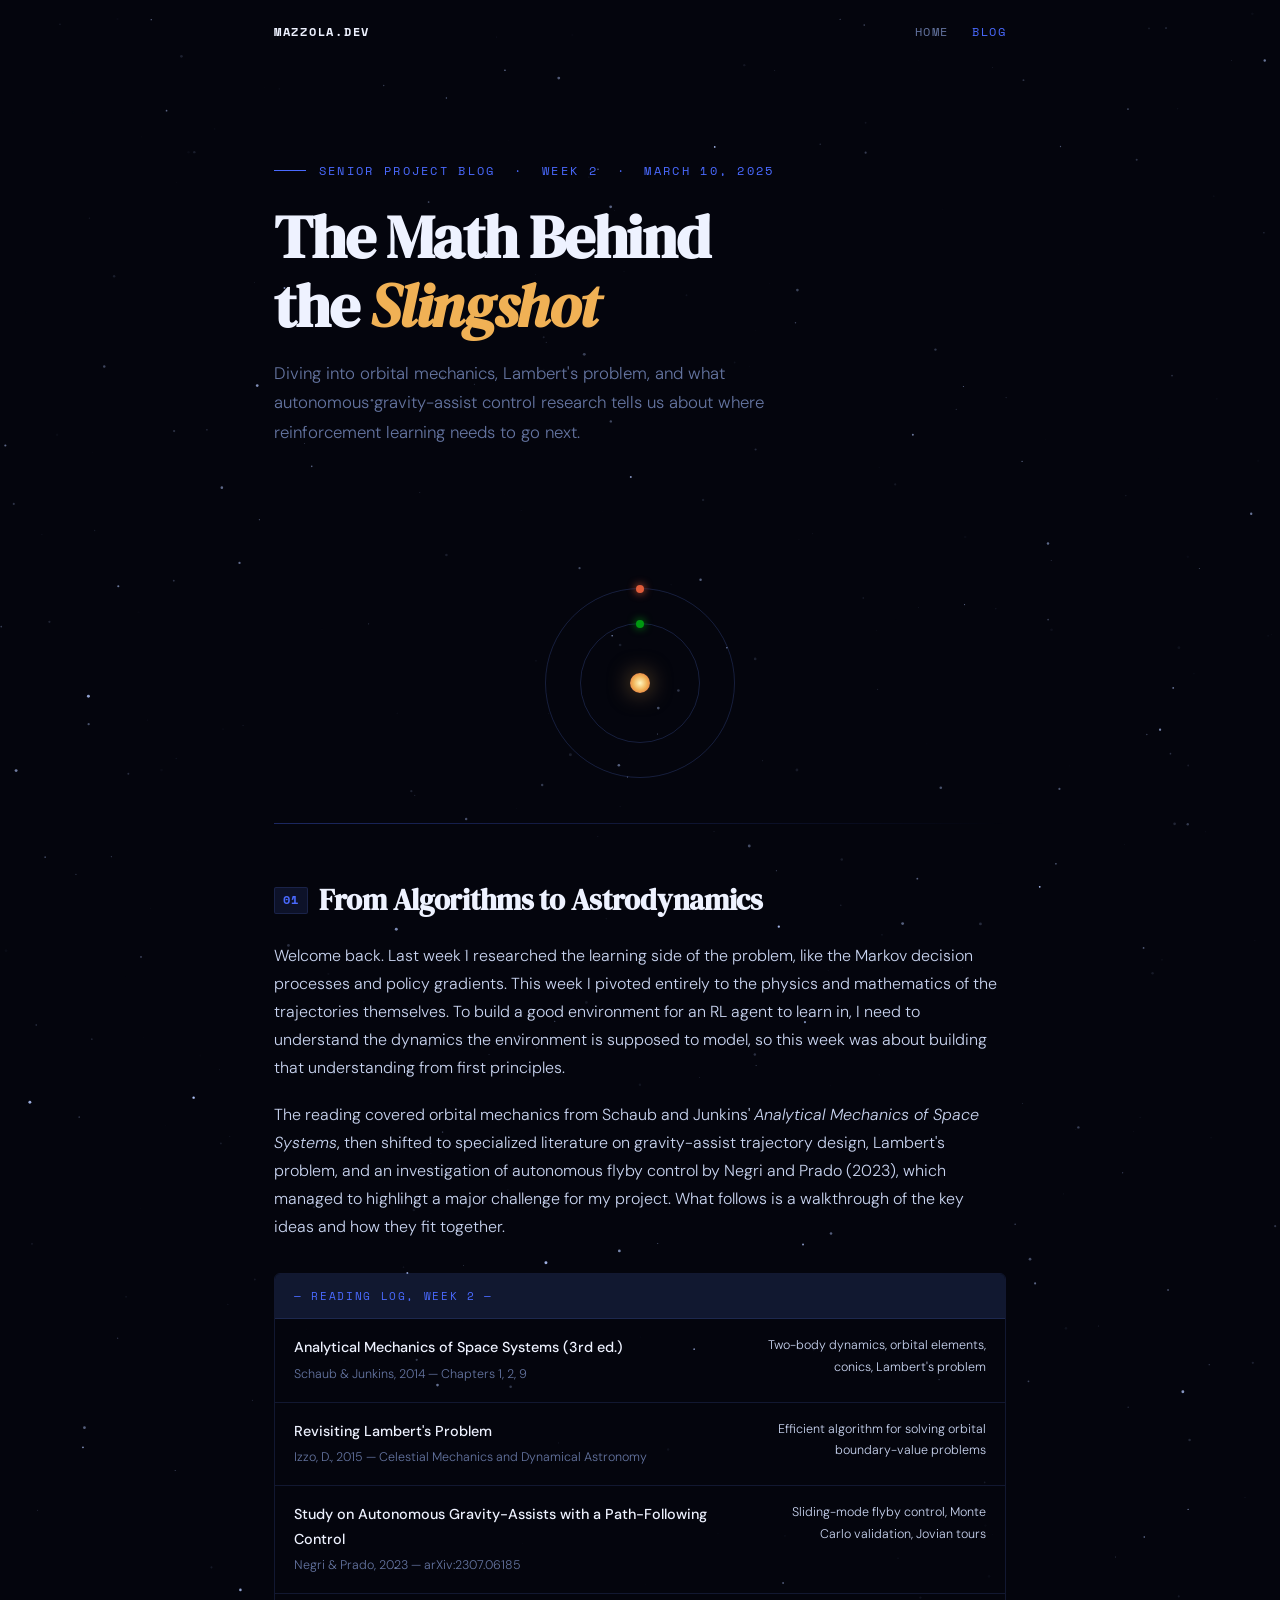
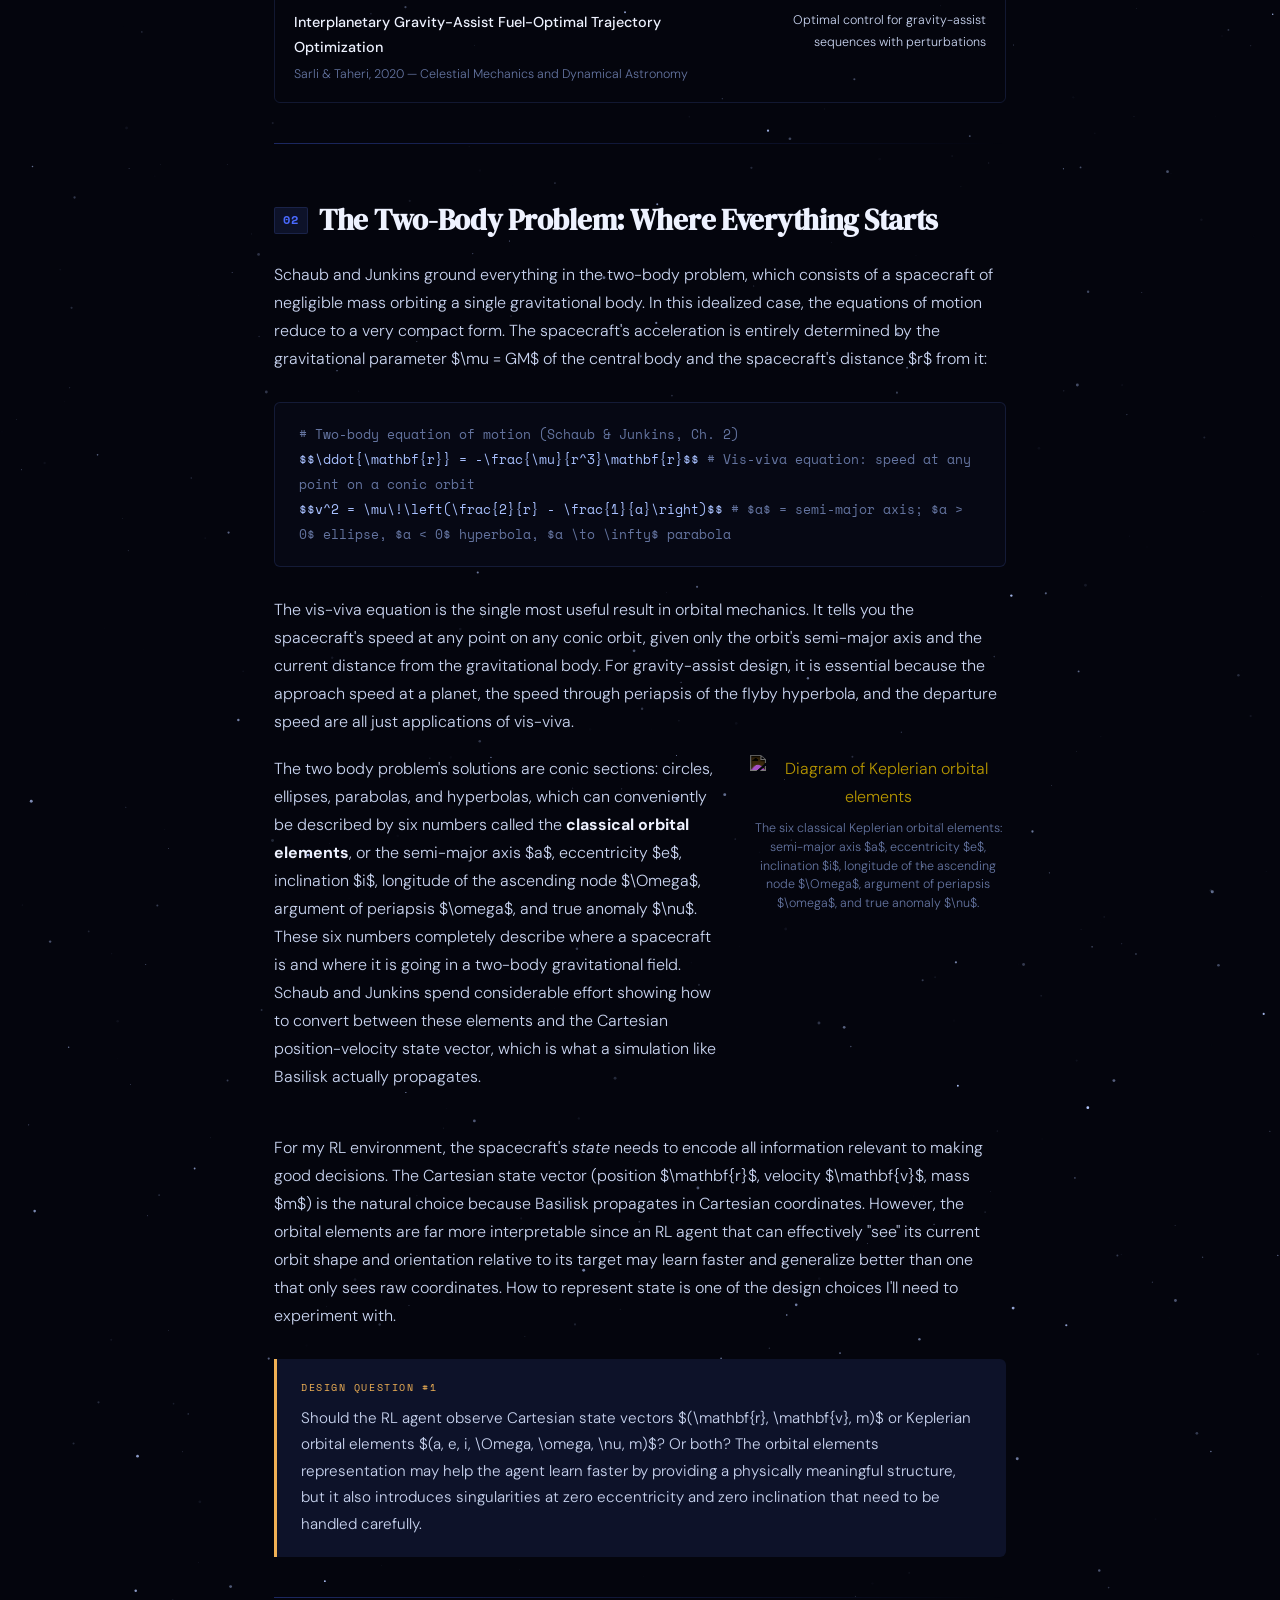
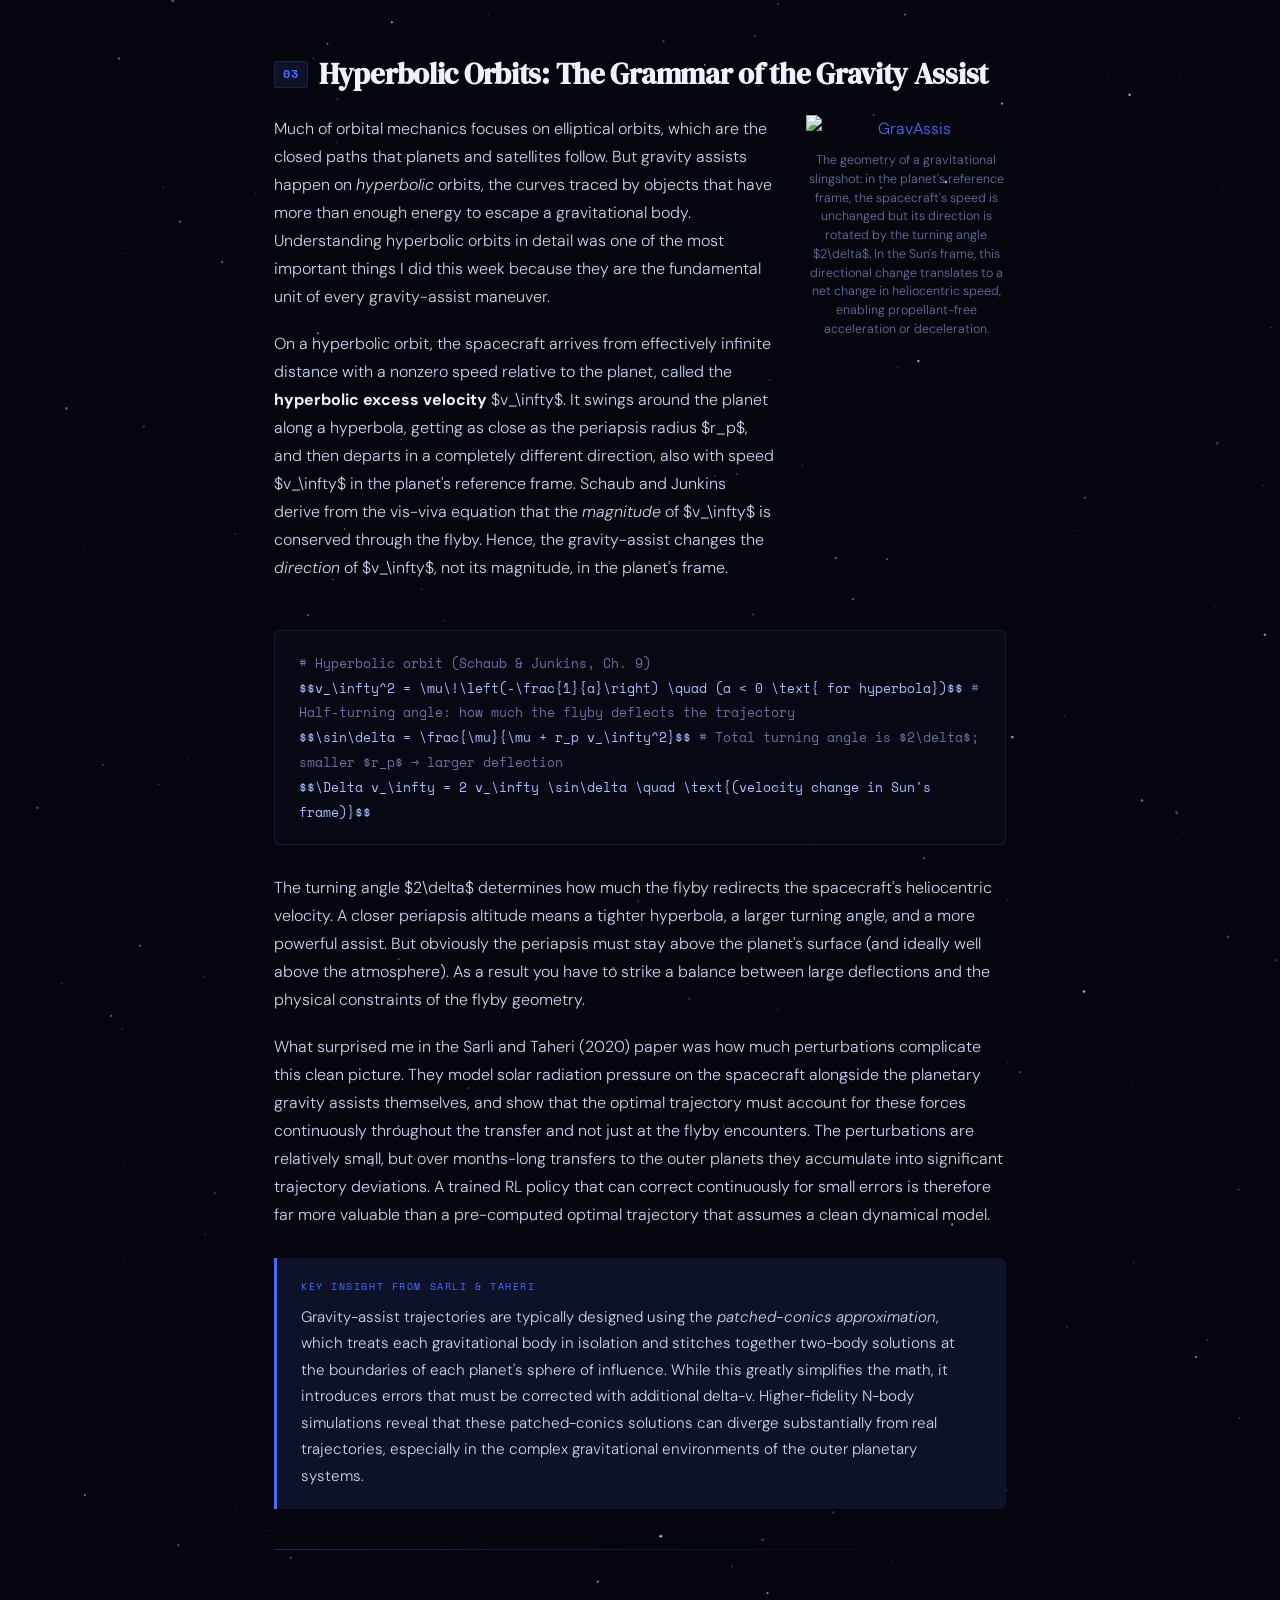
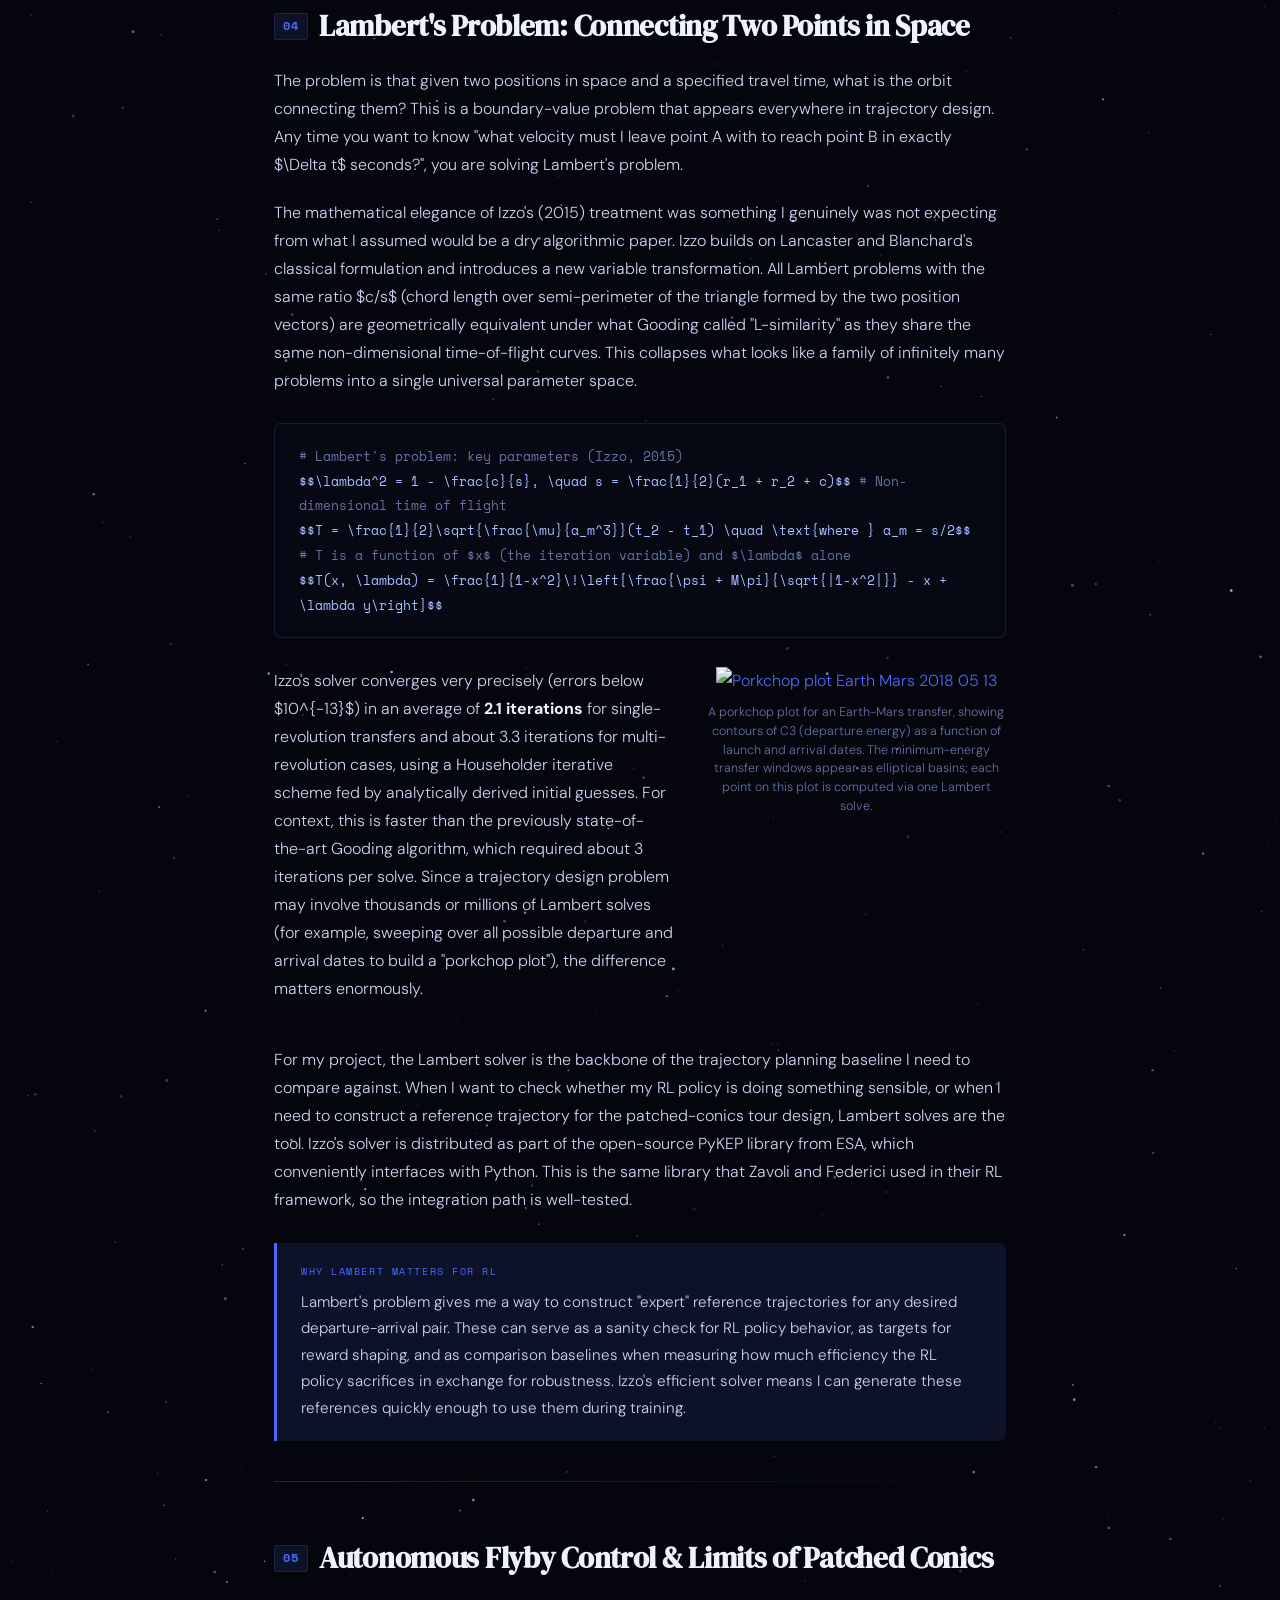
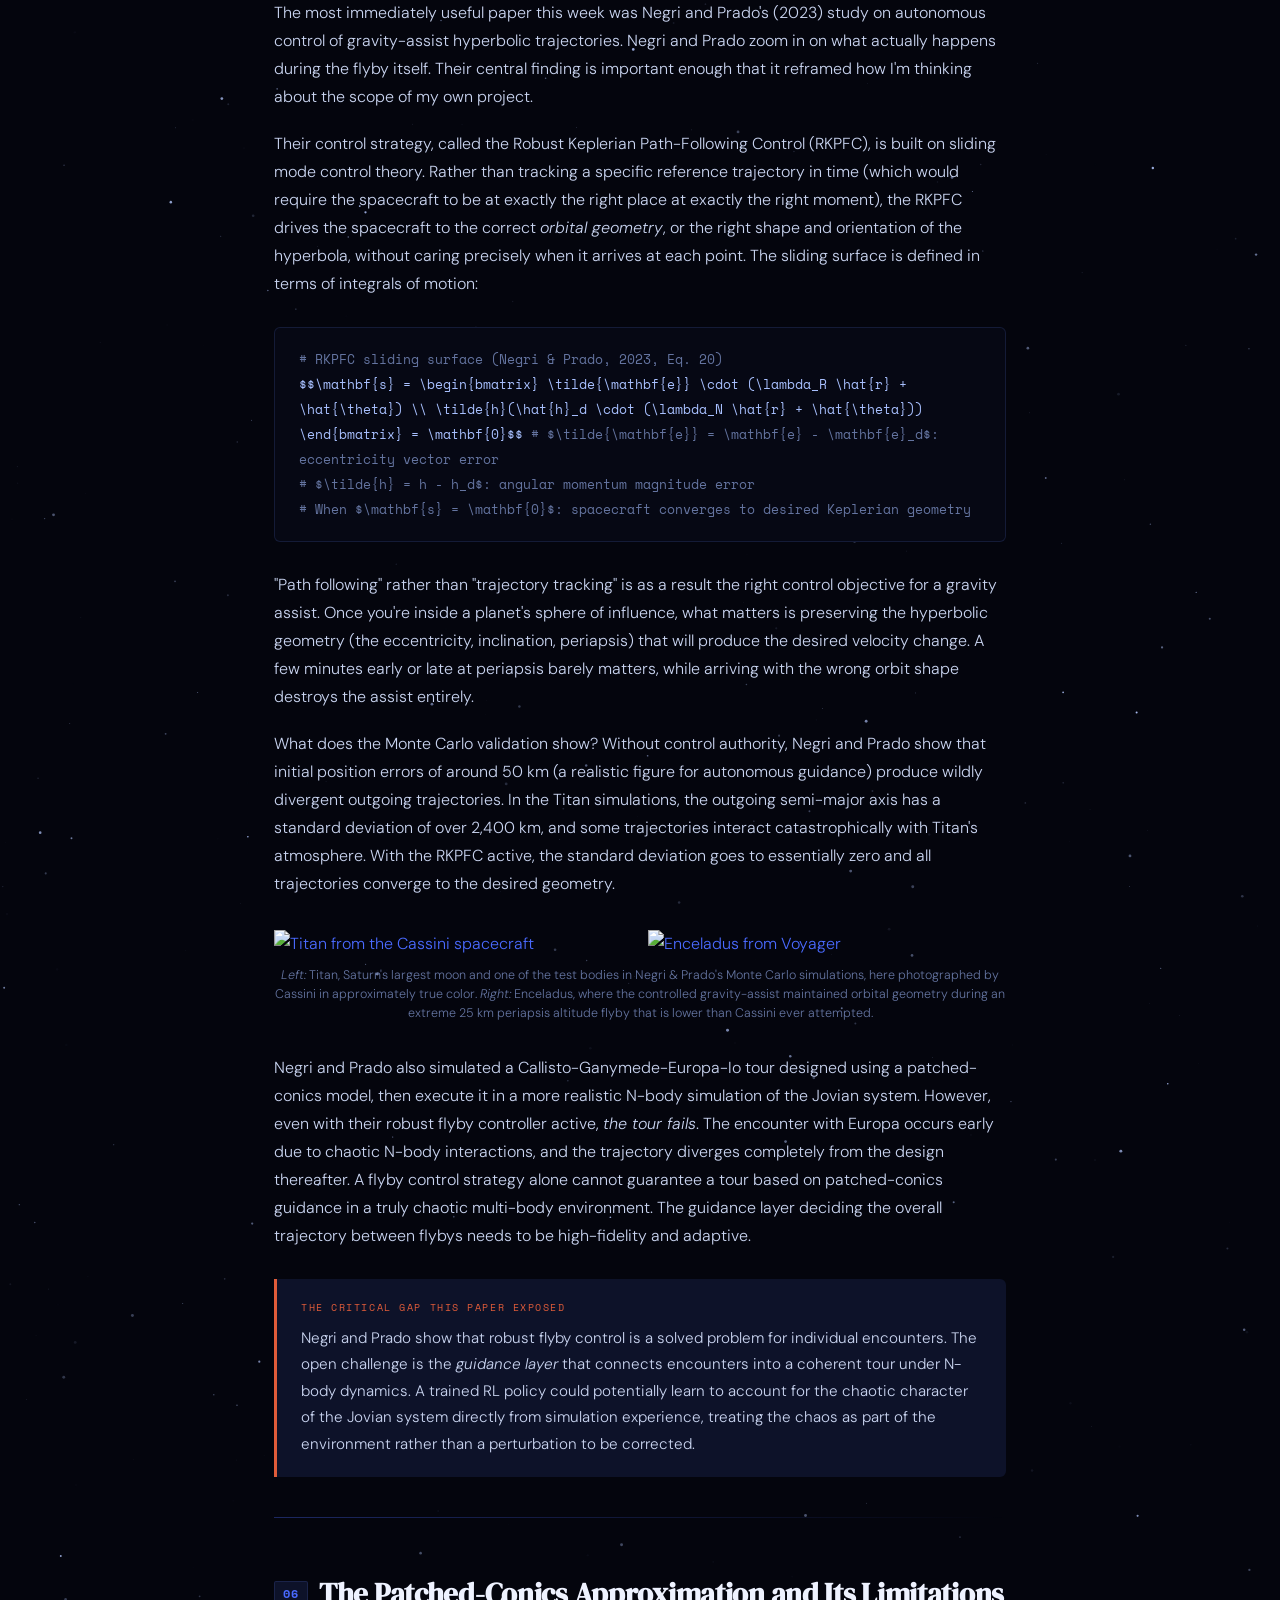
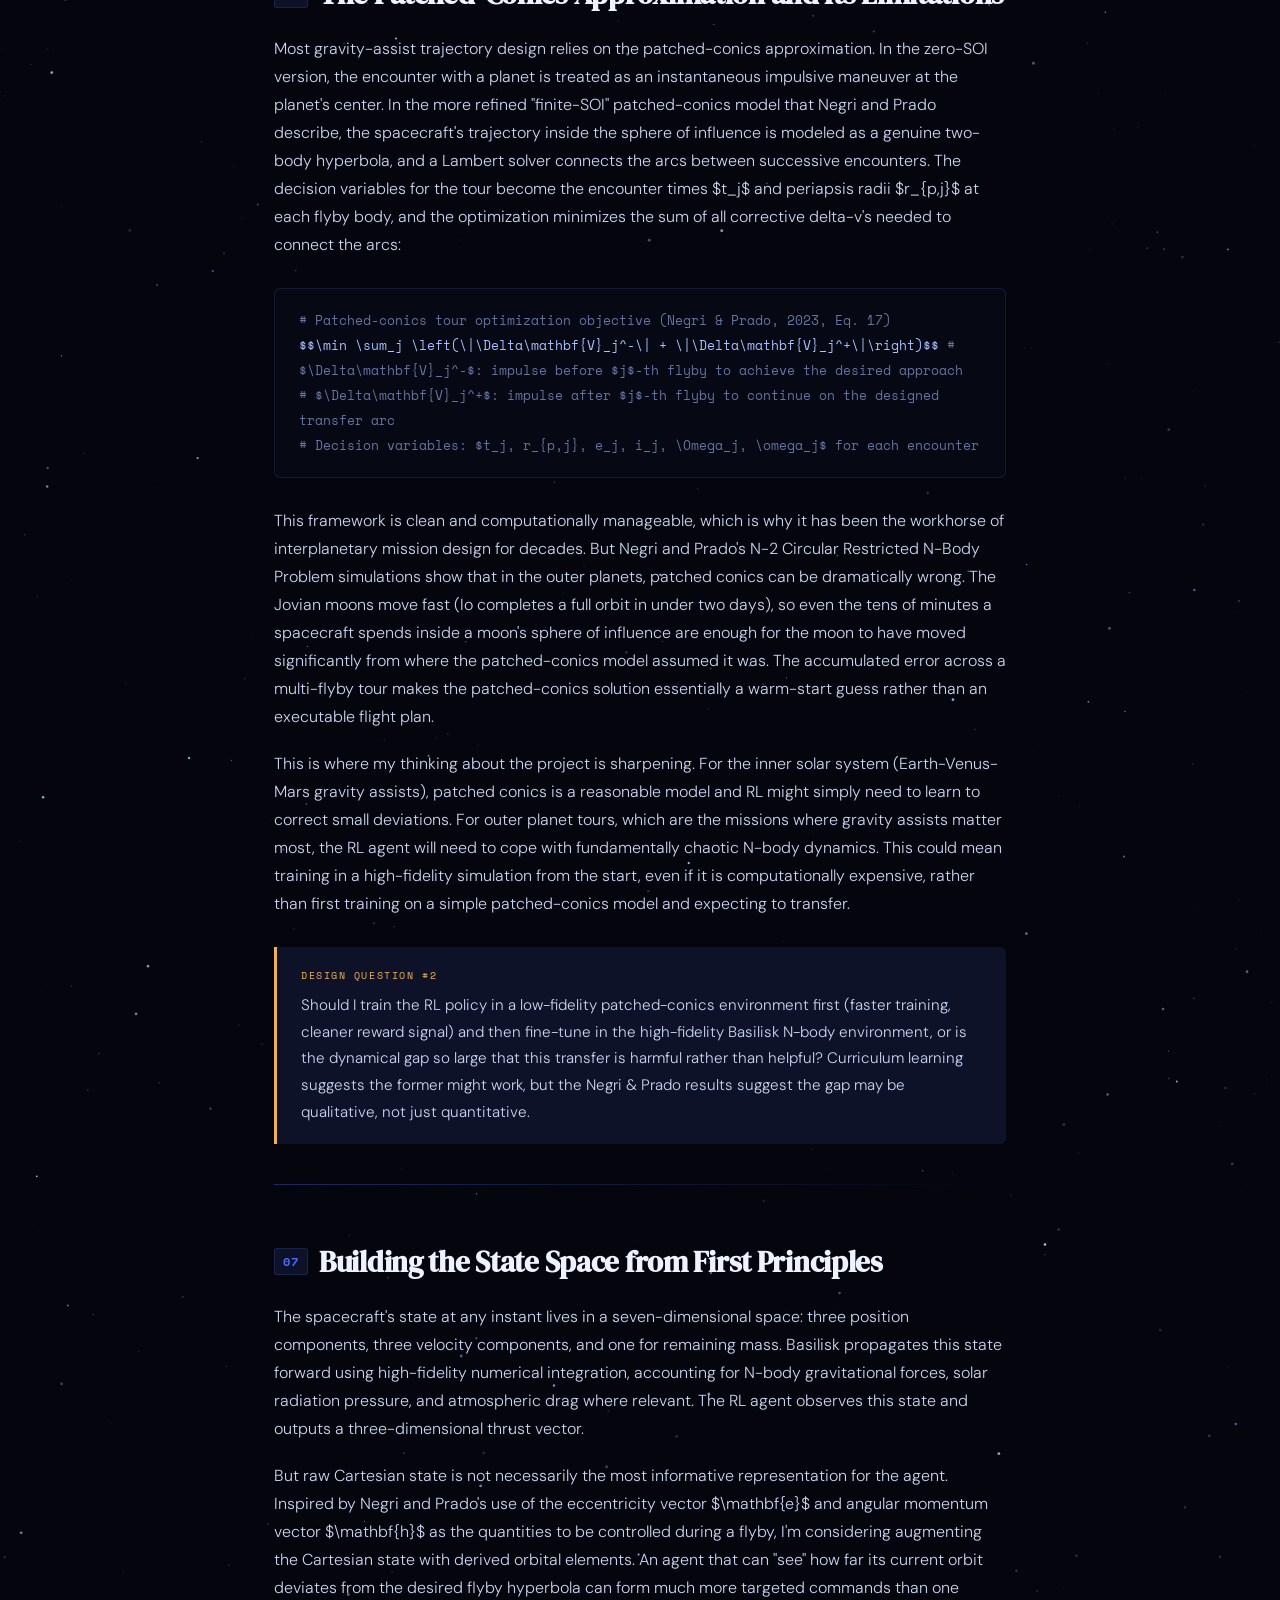
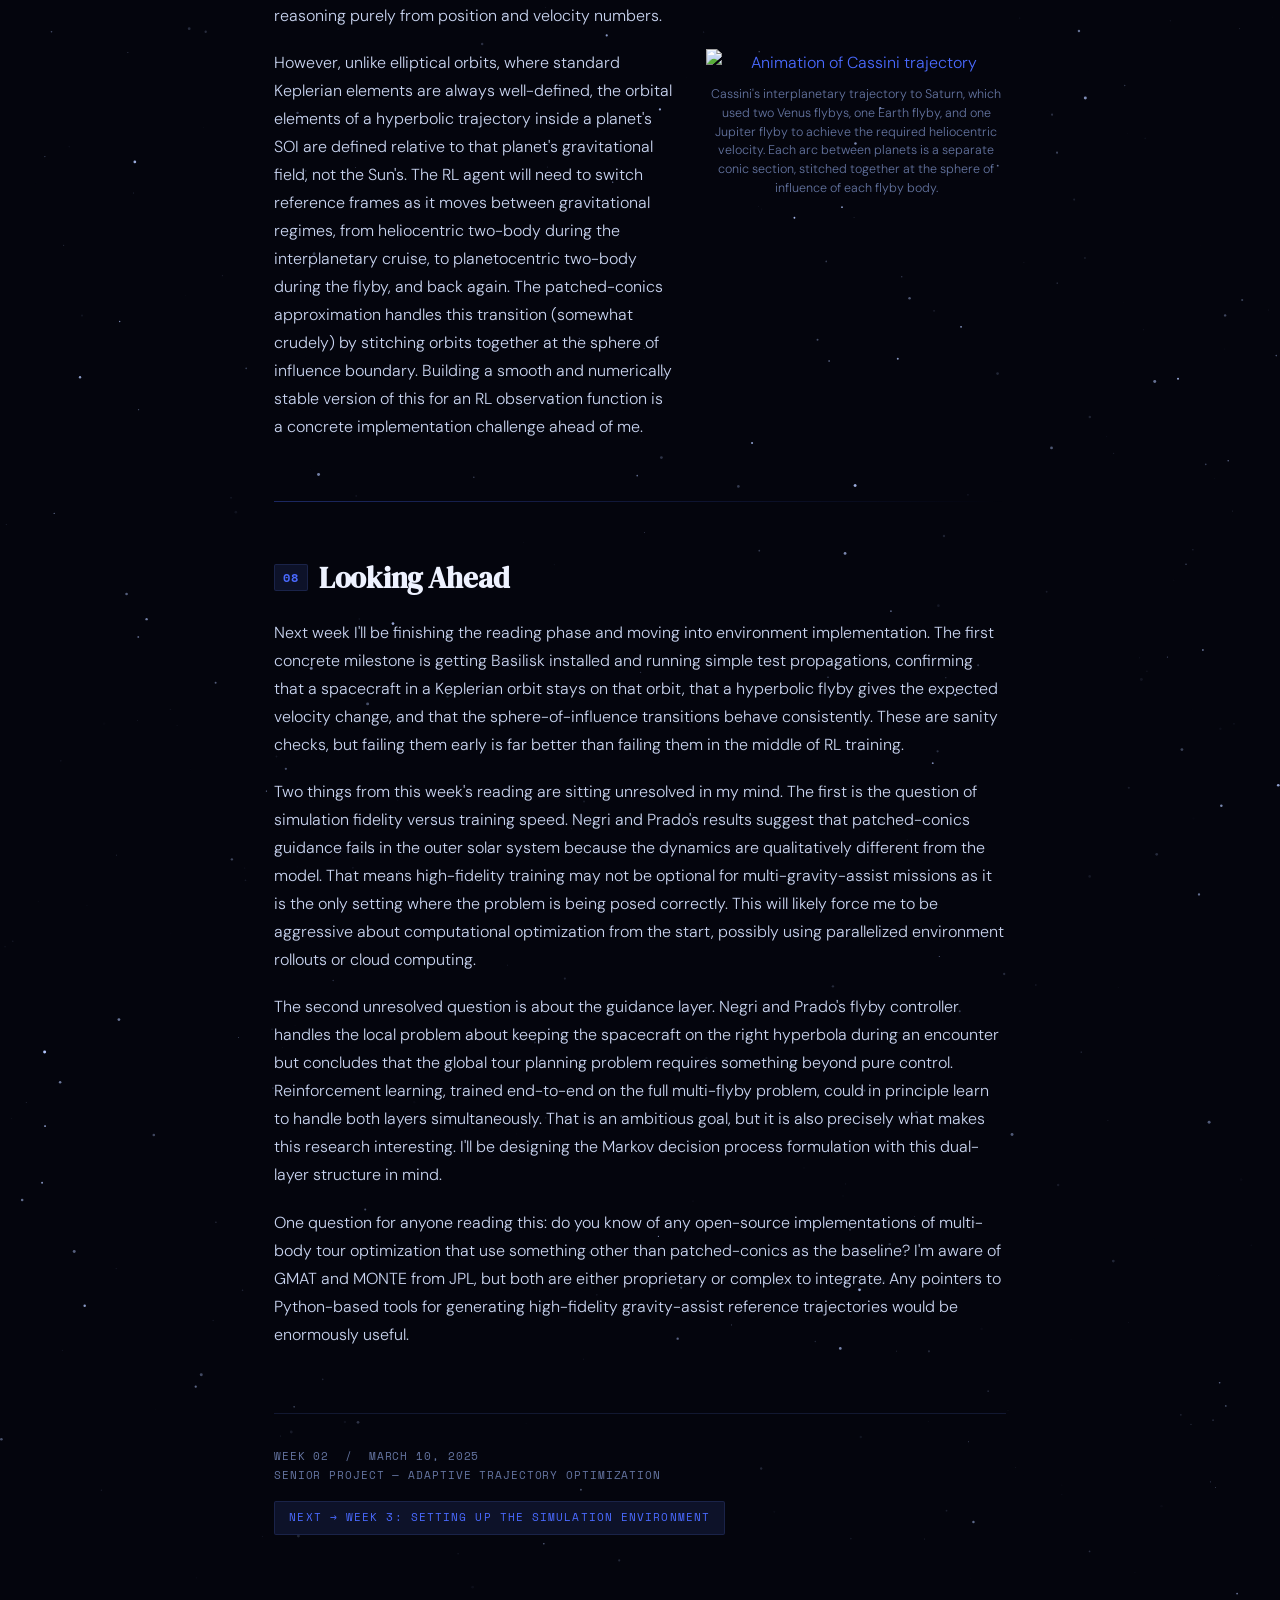
==== blog_2.html @ 1ea49d6b "Initial Commit" ====
<!DOCTYPE html>
<html lang="en">
<head>
  <meta charset="UTF-8" />
  <meta name="viewport" content="width=device-width, initial-scale=1.0" />
  <title>Week 2: The Math Behind the Slingshot — Senior Project Blog</title>
  <meta name="blog-title" content="The Math Behind the Slingshot">
  <meta name="blog-date" content="March 10, 2025">
  <meta name="blog-week" content="Week 2">
  <meta name="blog-description" content="Diving into orbital mechanics, Lambert's problem, and what autonomous gravity-assist control research tells us about where RL needs to go next.">
  <link rel="icon" href="/profile.jpg" type="image/jpeg" />
  <link rel="preconnect" href="https://fonts.googleapis.com" />
  <link rel="preconnect" href="https://fonts.gstatic.com" crossorigin />
  <link href="https://fonts.googleapis.com/css2?family=Space+Mono:ital,wght@0,400;0,700;1,400&family=DM+Serif+Display:ital@0;1&family=DM+Sans:ital,wght@0,300;0,400;0,500;0,900;1,300&display=swap" rel="stylesheet" />
  <link rel="stylesheet" href="https://cdn.jsdelivr.net/npm/katex@0.16.11/dist/katex.min.css">
  <link rel="stylesheet" href="/style.css">
  <script defer src="https://cdn.jsdelivr.net/npm/katex@0.16.11/dist/katex.min.js"></script>
  <script defer src="https://cdn.jsdelivr.net/npm/katex@0.16.11/dist/contrib/auto-render.min.js"
    onload="renderMathInElement(document.body,{delimiters:[{left:'$$',right:'$$',display:true},{left:'$',right:'$',display:false}]});"></script>
</head>
<body>

<!-- Star field canvas -->
<canvas id="starfield"></canvas>

<div class="wrapper">

  <!-- NAV -->
  <nav class="site-nav">
    <a href="/" class="nav-brand">mazzola.dev</a>
    <ul class="nav-links">
      <li><a href="/">Home</a></li>
      <li><a href="/blog.html" class="active">Blog</a></li>
    </ul>
  </nav>

  <!-- HERO -->
  <header class="hero reveal">
    <p class="hero-eyebrow">Senior Project Blog &nbsp;·&nbsp; Week 2 &nbsp;·&nbsp; March 10, 2025</p>
    <h1 class="hero-title">The Math Behind<br>the <em>Slingshot</em></h1>
    <p class="hero-sub">
      Diving into orbital mechanics, Lambert's problem, and what autonomous gravity-assist control research tells us about where reinforcement learning needs to go next.
    </p>
  </header>

  <!-- ORBIT ANIMATION -->
  <div class="orbit-container reveal">
    <div class="orbit-ring" style="--size:120px; --speed:8s;">
      <div class="orbit-dot" style="--dot:#009911;"></div>
    </div>
    <div class="orbit-ring" style="--size:190px; --speed:14s; --dir:reverse;">
      <div class="orbit-dot" style="--dot:#e05c3a;"></div>
    </div>
    <div class="orbit-sun"></div>
  </div>

  <div class="divider"></div>

  <!-- SECTION 1: CONTEXT -->
  <section class="reveal">
    <h2 class="section-head"><span class="num">01</span> From Algorithms to Astrodynamics</h2>

    <p>
      Welcome back. Last week I researched the learning side of the problem, like the Markov decision processes and policy gradients. This week I pivoted entirely to the physics and mathematics of the trajectories themselves. To build a good environment for an RL agent to learn in, I need to understand the dynamics the environment is supposed to model, so this week was about building that understanding from first principles.
    </p>

    <p>
      The reading covered orbital mechanics from Schaub and Junkins' <em>Analytical Mechanics of Space Systems</em>, then shifted to specialized literature on gravity-assist trajectory design, Lambert's problem, and an investigation of autonomous flyby control by Negri and Prado (2023), which managed to highlihgt a major challenge for my project. What follows is a walkthrough of the key ideas and how they fit together.
    </p>

    <div class="reading-log">
      <div class="reading-log-header">— Reading Log, Week 2 —</div>
      <div class="reading-entry">
        <div>
          <div class="re-title">Analytical Mechanics of Space Systems (3rd ed.)</div>
          <div class="re-author">Schaub & Junkins, 2014 — Chapters 1, 2, 9</div>
        </div>
        <div class="re-note">Two-body dynamics, orbital elements, conics, Lambert's problem</div>
      </div>
      <div class="reading-entry">
        <div>
          <div class="re-title">Revisiting Lambert's Problem</div>
          <div class="re-author">Izzo, D., 2015 — Celestial Mechanics and Dynamical Astronomy</div>
        </div>
        <div class="re-note">Efficient algorithm for solving orbital boundary-value problems</div>
      </div>
      <div class="reading-entry">
        <div>
          <div class="re-title">Study on Autonomous Gravity-Assists with a Path-Following Control</div>
          <div class="re-author">Negri & Prado, 2023 — arXiv:2307.06185</div>
        </div>
        <div class="re-note">Sliding-mode flyby control, Monte Carlo validation, Jovian tours</div>
      </div>
      <div class="reading-entry">
        <div>
          <div class="re-title">Interplanetary Gravity-Assist Fuel-Optimal Trajectory Optimization</div>
          <div class="re-author">Sarli & Taheri, 2020 — Celestial Mechanics and Dynamical Astronomy</div>
        </div>
        <div class="re-note">Optimal control for gravity-assist sequences with perturbations</div>
      </div>
    </div>
  </section>

  <div class="divider"></div>

  <!-- SECTION 2: TWO-BODY PROBLEM -->
  <section class="reveal">
    <h2 class="section-head"><span class="num">02</span> The Two-Body Problem: Where Everything Starts</h2>
    <p>
      Schaub and Junkins ground everything in the two-body problem, which consists of a spacecraft of negligible mass orbiting a single gravitational body. In this idealized case, the equations of motion reduce to a very compact form. The spacecraft's acceleration is entirely determined by the gravitational parameter $\mu = GM$ of the central body and the spacecraft's distance $r$ from it:
    </p>
    <div class="formula-box">
      <span class="comment"># Two-body equation of motion (Schaub & Junkins, Ch. 2)</span><br>
      $$\ddot{\mathbf{r}} = -\frac{\mu}{r^3}\mathbf{r}$$
      <span class="comment"># Vis-viva equation: speed at any point on a conic orbit</span><br>
      $$v^2 = \mu\!\left(\frac{2}{r} - \frac{1}{a}\right)$$
      <span class="comment"># $a$ = semi-major axis; $a > 0$ ellipse, $a < 0$ hyperbola, $a \to \infty$ parabola</span>
    </div>
    <p>
      The vis-viva equation is the single most useful result in orbital mechanics. It tells you the spacecraft's speed at any point on any conic orbit, given only the orbit's semi-major axis and the current distance from the gravitational body. For gravity-assist design, it is essential because the approach speed at a planet, the speed through periapsis of the flyby hyperbola, and the departure speed are all just applications of vis-viva.
    </p>
    <div style="display:flex; gap:2rem; align-items:flex-start; margin-bottom:1.5rem;">
      <div style="flex:1 1 0; min-width:0;">
        <p>
          The two body problem's solutions are conic sections: circles, ellipses, parabolas, and hyperbolas, which can conveniently be described by six numbers called the <strong>classical orbital elements</strong>, or the semi-major axis $a$, eccentricity $e$, inclination $i$, longitude of the ascending node $\Omega$, argument of periapsis $\omega$, and true anomaly $\nu$. These six numbers completely describe where a spacecraft is and where it is going in a two-body gravitational field. Schaub and Junkins spend considerable effort showing how to convert between these elements and the Cartesian position-velocity state vector, which is what a simulation like Basilisk actually propagates.
        </p>
      </div>
      <figure style="flex:0 0 256px; margin:0; text-align:center;">
        <a title="Lasunncty, CC BY-SA 3.0, via Wikimedia Commons" href="https://commons.wikimedia.org/wiki/File:Orbit1.svg">
          <img width="256" alt="Diagram of Keplerian orbital elements" src="https://upload.wikimedia.org/wikipedia/commons/e/eb/Orbit1.svg" style="filter: invert(1); width:100%; display:block;">
        </a>
        <figcaption style="font-size:.78rem; color:var(--muted); margin-top:0.5rem; line-height:1.5;">
          The six classical Keplerian orbital elements: semi-major axis $a$, eccentricity $e$, inclination $i$, longitude of the ascending node $\Omega$, argument of periapsis $\omega$, and true anomaly $\nu$.
        </figcaption>
      </figure>
    </div>

    <p>
      For my RL environment, the spacecraft's <em>state</em> needs to encode all information relevant to making good decisions. The Cartesian state vector (position $\mathbf{r}$, velocity $\mathbf{v}$, mass $m$) is the natural choice because Basilisk propagates in Cartesian coordinates. However, the orbital elements are far more interpretable since an RL agent that can effectively "see" its current orbit shape and orientation relative to its target may learn faster and generalize better than one that only sees raw coordinates. How to represent state is one of the design choices I'll need to experiment with.
    </p>

    <div class="callout gold">
      <span class="callout-label">Design Question #1</span>
      <p>Should the RL agent observe Cartesian state vectors $(\mathbf{r}, \mathbf{v}, m)$ or Keplerian orbital elements $(a, e, i, \Omega, \omega, \nu, m)$? Or both? The orbital elements representation may help the agent learn faster by providing a physically meaningful structure, but it also introduces singularities at zero eccentricity and zero inclination that need to be handled carefully.</p>
    </div>
  </section>

  <div class="divider"></div>

  <!-- SECTION 3: HYPERBOLIC ORBITS -->
  <section class="reveal">
    <h2 class="section-head"><span class="num">03</span> Hyperbolic Orbits: The Grammar of the Gravity Assist</h2>

    <div style="display:flex; gap:2rem; align-items:flex-start; margin-bottom:1.5rem;">
      <div style="flex:1 1 0; min-width:0;">
        <p>
          Much of orbital mechanics focuses on elliptical orbits, which are the closed paths that planets and satellites follow. But gravity assists happen on <em>hyperbolic</em> orbits, the curves traced by objects that have more than enough energy to escape a gravitational body. Understanding hyperbolic orbits in detail was one of the most important things I did this week because they are the fundamental unit of every gravity-assist maneuver.
        </p>

        <p>
          On a hyperbolic orbit, the spacecraft arrives from effectively infinite distance with a nonzero speed relative to the planet, called the <strong>hyperbolic excess velocity</strong> $v_\infty$. It swings around the planet along a hyperbola, getting as close as the periapsis radius $r_p$, and then departs in a completely different direction, also with speed $v_\infty$ in the planet's reference frame. Schaub and Junkins derive from the vis-viva equation that the <em>magnitude</em> of $v_\infty$ is conserved through the flyby. Hence, the gravity-assist changes the <em>direction</em> of $v_\infty$, not its magnitude, in the planet's frame.
        </p>
      </div>
      <figure style="flex:0 0 200px; margin:0; text-align:center;">
        <a title="Rachelz9999, CC BY-SA 4.0 &lt;https://creativecommons.org/licenses/by-sa/4.0&gt;, via Wikimedia Commons" href="https://commons.wikimedia.org/wiki/File:GravAssis.gif">
          <img style="width:100%; display:block;" alt="GravAssis" src="https://upload.wikimedia.org/wikipedia/commons/c/c9/GravAssis.gif?_=20170101094815">
        </a>
        <figcaption style="font-size:.78rem; color:var(--muted); margin-top:0.5rem; line-height:1.5;">
          The geometry of a gravitational slingshot: in the planet's reference frame, the spacecraft's speed is unchanged but its direction is rotated by the turning angle $2\delta$. In the Sun's frame, this directional change translates to a net change in heliocentric speed, enabling propellant-free acceleration or deceleration.
        </figcaption>
      </figure>
    </div>

    <div class="formula-box">
      <span class="comment"># Hyperbolic orbit (Schaub & Junkins, Ch. 9)</span><br>
      $$v_\infty^2 = \mu\!\left(-\frac{1}{a}\right) \quad (a < 0 \text{ for hyperbola})$$
      <span class="comment"># Half-turning angle: how much the flyby deflects the trajectory</span><br>
      $$\sin\delta = \frac{\mu}{\mu + r_p v_\infty^2}$$
      <span class="comment"># Total turning angle is $2\delta$; smaller $r_p$ → larger deflection</span><br>
      $$\Delta v_\infty = 2 v_\infty \sin\delta \quad \text{(velocity change in Sun's frame)}$$
    </div>

    <p>
      The turning angle $2\delta$ determines how much the flyby redirects the spacecraft's heliocentric velocity. A closer periapsis altitude means a tighter hyperbola, a larger turning angle, and a more powerful assist. But obviously the periapsis must stay above the planet's surface (and ideally well above the atmosphere). As a result you have to strike a balance between large deflections and the physical constraints of the flyby geometry.
    </p>
    

    <p>
      What surprised me in the Sarli and Taheri (2020) paper was how much perturbations complicate this clean picture. They model solar radiation pressure on the spacecraft alongside the planetary gravity assists themselves, and show that the optimal trajectory must account for these forces continuously throughout the transfer and not just at the flyby encounters. The perturbations are relatively small, but over months-long transfers to the outer planets they accumulate into significant trajectory deviations. A trained RL policy that can correct continuously for small errors is therefore far more valuable than a pre-computed optimal trajectory that assumes a clean dynamical model.
    </p>

    <div class="callout">
      <span class="callout-label">Key Insight from Sarli & Taheri</span>
      <p>Gravity-assist trajectories are typically designed using the <em>patched-conics approximation</em>, which treats each gravitational body in isolation and stitches together two-body solutions at the boundaries of each planet's sphere of influence. While this greatly simplifies the math, it introduces errors that must be corrected with additional delta-v. Higher-fidelity N-body simulations reveal that these patched-conics solutions can diverge substantially from real trajectories, especially in the complex gravitational environments of the outer planetary systems.</p>
    </div>
  </section>

  <div class="divider"></div>

  <!-- SECTION 4: LAMBERT'S PROBLEM -->
  <section class="reveal">
    <h2 class="section-head"><span class="num">04</span> Lambert's Problem: Connecting Two Points in Space</h2>

    <p>
       The problem is that given two positions in space and a specified travel time, what is the orbit connecting them? This is a boundary-value problem that appears everywhere in trajectory design. Any time you want to know "what velocity must I leave point A with to reach point B in exactly $\Delta t$ seconds?", you are solving Lambert's problem.
    </p>

    <p>
      The mathematical elegance of Izzo's (2015) treatment was something I genuinely was not expecting from what I assumed would be a dry algorithmic paper. Izzo builds on Lancaster and Blanchard's classical formulation and introduces a new variable transformation. All Lambert problems with the same ratio $c/s$ (chord length over semi-perimeter of the triangle formed by the two position vectors) are geometrically equivalent under what Gooding called "L-similarity" as they share the same non-dimensional time-of-flight curves. This collapses what looks like a family of infinitely many problems into a single universal parameter space.
    </p>

    <div class="formula-box">
      <span class="comment"># Lambert's problem: key parameters (Izzo, 2015)</span><br>
      $$\lambda^2 = 1 - \frac{c}{s}, \quad s = \frac{1}{2}(r_1 + r_2 + c)$$
      <span class="comment"># Non-dimensional time of flight</span><br>
      $$T = \frac{1}{2}\sqrt{\frac{\mu}{a_m^3}}(t_2 - t_1) \quad \text{where } a_m = s/2$$
      <span class="comment"># T is a function of $x$ (the iteration variable) and $\lambda$ alone</span><br>
      $$T(x, \lambda) = \frac{1}{1-x^2}\!\left[\frac{\psi + M\pi}{\sqrt{|1-x^2|}} - x + \lambda y\right]$$
    </div>
    <div style="display:flex; gap:2rem; align-items:flex-start; margin-bottom:1.5rem;">
      <div style="flex:1 1 0; min-width:0;">
        <p>
          Izzo's solver converges very precisely (errors below $10^{-13}$) in an average of <strong>2.1 iterations</strong> for single-revolution transfers and about 3.3 iterations for multi-revolution cases, using a Householder iterative scheme fed by analytically derived initial guesses. For context, this is faster than the previously state-of-the-art Gooding algorithm, which required about 3 iterations per solve. Since a trajectory design problem may involve thousands or millions of Lambert solves (for example, sweeping over all possible departure and arrival dates to build a "porkchop plot"), the difference matters enormously.
        </p>

        
      </div>
      <figure style="flex:0 0 300px; margin:0; text-align:center;">
        <a title="Lamid58, CC BY-SA 4.0 &lt;https://creativecommons.org/licenses/by-sa/4.0&gt;, via Wikimedia Commons" href="https://commons.wikimedia.org/wiki/File:Porkchop_plot_Earth_Mars_2018_05_13.png"><img width="256" alt="Porkchop plot Earth Mars 2018 05 13" src="https://upload.wikimedia.org/wikipedia/commons/6/6a/Porkchop_plot_Earth_Mars_2018_05_13.png?_=20190131091224"></a>
        <figcaption style="font-size:.78rem; color:var(--muted); margin-top:0.5rem; line-height:1.5;">
          A porkchop plot for an Earth-Mars transfer, showing contours of C3 (departure energy) as a function of launch and arrival dates. The minimum-energy transfer windows appear as elliptical basins; each point on this plot is computed via one Lambert solve.
        </figcaption>
      </figure>
    </div>
    <p>
      For my project, the Lambert solver is the backbone of the trajectory planning baseline I need to compare against. When I want to check whether my RL policy is doing something sensible, or when I need to construct a reference trajectory for the patched-conics tour design, Lambert solves are the tool. Izzo's solver is distributed as part of the open-source PyKEP library from ESA, which conveniently interfaces with Python. This is the same library that Zavoli and Federici used in their RL framework, so the integration path is well-tested.
    </p>
    <div class="callout">
      <span class="callout-label">Why Lambert Matters for RL</span>
      <p>Lambert's problem gives me a way to construct "expert" reference trajectories for any desired departure-arrival pair. These can serve as a sanity check for RL policy behavior, as targets for reward shaping, and as comparison baselines when measuring how much efficiency the RL policy sacrifices in exchange for robustness. Izzo's efficient solver means I can generate these references quickly enough to use them during training.</p>
    </div>
  </section>

  <div class="divider"></div>

  <!-- SECTION 5: NEGRI & PRADO — AUTONOMOUS FLYBY CONTROL -->
  <section class="reveal">
    <h2 class="section-head"><span class="num">05</span> Autonomous Flyby Control & Limits of Patched Conics</h2>

    <p>
      The most immediately useful paper this week was Negri and Prado's (2023) study on autonomous control of gravity-assist hyperbolic trajectories. Negri and Prado zoom in on what actually happens during the flyby itself. Their central finding is important enough that it reframed how I'm thinking about the scope of my own project.
    </p>

    <p>
      Their control strategy, called the Robust Keplerian Path-Following Control (RKPFC), is built on sliding mode control theory. Rather than tracking a specific reference trajectory in time (which would require the spacecraft to be at exactly the right place at exactly the right moment), the RKPFC drives the spacecraft to the correct <em>orbital geometry</em>, or the right shape and orientation of the hyperbola, without caring precisely when it arrives at each point. The sliding surface is defined in terms of integrals of motion:
    </p>

    <div class="formula-box">
      <span class="comment"># RKPFC sliding surface (Negri & Prado, 2023, Eq. 20)</span><br>
      $$\mathbf{s} = \begin{bmatrix} \tilde{\mathbf{e}} \cdot (\lambda_R \hat{r} + \hat{\theta}) \\ \tilde{h}(\hat{h}_d \cdot (\lambda_N \hat{r} + \hat{\theta})) \end{bmatrix} = \mathbf{0}$$
      <span class="comment"># $\tilde{\mathbf{e}} = \mathbf{e} - \mathbf{e}_d$: eccentricity vector error</span><br>
      <span class="comment"># $\tilde{h} = h - h_d$: angular momentum magnitude error</span><br>
      <span class="comment"># When $\mathbf{s} = \mathbf{0}$: spacecraft converges to desired Keplerian geometry</span>
    </div>

    <p>
      "Path following" rather than "trajectory tracking" is as a result the right control objective for a gravity assist. Once you're inside a planet's sphere of influence, what matters is preserving the hyperbolic geometry (the eccentricity, inclination, periapsis) that will produce the desired velocity change. A few minutes early or late at periapsis barely matters, while arriving with the wrong orbit shape destroys the assist entirely.
    </p>

    <p>
      What does the Monte Carlo validation show? Without control authority, Negri and Prado show that initial position errors of around 50 km (a realistic figure for autonomous guidance) produce wildly divergent outgoing trajectories. In the Titan simulations, the outgoing semi-major axis has a standard deviation of over 2,400 km, and some trajectories interact catastrophically with Titan's atmosphere. With the RKPFC active, the standard deviation goes to essentially zero and all trajectories converge to the desired geometry.
    </p>

    <figure style="display:flex; justify-content:center; gap:1rem; margin:2rem 0 0; align-items:flex-start;">
      <a title="NASA/JPL-Caltech/Space Science Institute, Public domain, via Wikimedia Commons" href="https://commons.wikimedia.org/wiki/File:Titan_in_true_color.jpg" style="flex:1 1 0; min-width:0;"><img style="width:100%; display:block;" alt="Titan from the Cassini spacecraft" src="https://upload.wikimedia.org/wikipedia/commons/4/45/Titan_in_true_color.jpg?_=20220419055931"></a>
      <a title="NASA/JPL/USGS, Public domain, via Wikimedia Commons" href="https://commons.wikimedia.org/wiki/File:Enceladus_from_Voyager.jpg" style="flex:1 1 0; min-width:0;"><img style="width:100%; display:block;" alt="Enceladus from Voyager" src="https://upload.wikimedia.org/wikipedia/commons/9/95/Enceladus_from_Voyager.jpg?_=20050317112030"></a>
    </figure>
    <figcaption style="font-size:.78rem; color:var(--muted); text-align:center; margin:0.5rem 0 2rem; line-height:1.5;">
      <em>Left:</em> Titan, Saturn's largest moon and one of the test bodies in Negri & Prado's Monte Carlo simulations, here photographed by Cassini in approximately true color.
      <em>Right:</em> Enceladus, where the controlled gravity-assist maintained orbital geometry during an extreme 25 km periapsis altitude flyby that is lower than Cassini ever attempted.
    </figcaption>

    <p>
      Negri and Prado also simulated a Callisto-Ganymede-Europa-Io tour designed using a patched-conics model, then execute it in a more realistic N-body simulation of the Jovian system. However, even with their robust flyby controller active, <em>the tour fails</em>. The encounter with Europa occurs early due to chaotic N-body interactions, and the trajectory diverges completely from the design thereafter. A flyby control strategy alone cannot guarantee a tour based on patched-conics guidance in a truly chaotic multi-body environment. The guidance layer deciding the overall trajectory between flybys needs to be high-fidelity and adaptive.
    </p>

    <div class="callout orange">
      <span class="callout-label">The Critical Gap This Paper Exposed</span>
      <p>
        Negri and Prado show that robust flyby control is a solved problem for individual encounters. The open challenge is the <em>guidance layer</em> that connects encounters into a coherent tour under N-body dynamics. A trained RL policy could potentially learn to account for the chaotic character of the Jovian system directly from simulation experience, treating the chaos as part of the environment rather than a perturbation to be corrected.
      </p>
    </div>
  </section>

  <div class="divider"></div>

  <!-- SECTION 6: PATCHED CONICS AND THE N-BODY PROBLEM -->
  <section class="reveal">
    <h2 class="section-head"><span class="num">06</span> The Patched-Conics Approximation and Its Limitations</h2>

    <p>
      Most gravity-assist trajectory design relies on the patched-conics approximation. In the zero-SOI version, the encounter with a planet is treated as an instantaneous impulsive maneuver at the planet's center. In the more refined "finite-SOI" patched-conics model that Negri and Prado describe, the spacecraft's trajectory inside the sphere of influence is modeled as a genuine two-body hyperbola, and a Lambert solver connects the arcs between successive encounters. The decision variables for the tour become the encounter times $t_j$ and periapsis radii $r_{p,j}$ at each flyby body, and the optimization minimizes the sum of all corrective delta-v's needed to connect the arcs:
    </p>

    <div class="formula-box">
      <span class="comment"># Patched-conics tour optimization objective (Negri & Prado, 2023, Eq. 17)</span><br>
      $$\min \sum_j \left(\|\Delta\mathbf{V}_j^-\| + \|\Delta\mathbf{V}_j^+\|\right)$$
      <span class="comment"># $\Delta\mathbf{V}_j^-$: impulse before $j$-th flyby to achieve the desired approach</span><br>
      <span class="comment"># $\Delta\mathbf{V}_j^+$: impulse after $j$-th flyby to continue on the designed transfer arc</span><br>
      <span class="comment"># Decision variables: $t_j, r_{p,j}, e_j, i_j, \Omega_j, \omega_j$ for each encounter</span>
    </div>

    <p>
      This framework is clean and computationally manageable, which is why it has been the workhorse of interplanetary mission design for decades. But Negri and Prado's N-2 Circular Restricted N-Body Problem simulations show that in the outer planets, patched conics can be dramatically wrong. The Jovian moons move fast (Io completes a full orbit in under two days), so even the tens of minutes a spacecraft spends inside a moon's sphere of influence are enough for the moon to have moved significantly from where the patched-conics model assumed it was. The accumulated error across a multi-flyby tour makes the patched-conics solution essentially a warm-start guess rather than an executable flight plan.
    </p>

    <p>
      This is where my thinking about the project is sharpening. For the inner solar system (Earth-Venus-Mars gravity assists), patched conics is a reasonable model and RL might simply need to learn to correct small deviations. For outer planet tours, which are the missions where gravity assists matter most, the RL agent will need to cope with fundamentally chaotic N-body dynamics. This could mean training in a high-fidelity simulation from the start, even if it is computationally expensive, rather than first training on a simple patched-conics model and expecting to transfer.
    </p>

    <div class="callout gold">
      <span class="callout-label">Design Question #2</span>
      <p>Should I train the RL policy in a low-fidelity patched-conics environment first (faster training, cleaner reward signal) and then fine-tune in the high-fidelity Basilisk N-body environment, or is the dynamical gap so large that this transfer is harmful rather than helpful? Curriculum learning suggests the former might work, but the Negri & Prado results suggest the gap may be qualitative, not just quantitative.</p>
    </div>
  </section>

  <div class="divider"></div>

  <!-- SECTION 7: CONNECTING TO THE RL ENVIRONMENT -->
  <section class="reveal">
    <h2 class="section-head"><span class="num">07</span> Building the State Space from First Principles</h2>

    <p>
      The spacecraft's state at any instant lives in a seven-dimensional space: three position components, three velocity components, and one for remaining mass. Basilisk propagates this state forward using high-fidelity numerical integration, accounting for N-body gravitational forces, solar radiation pressure, and atmospheric drag where relevant. The RL agent observes this state and outputs a three-dimensional thrust vector.
    </p>

    <p>
      But raw Cartesian state is not necessarily the most informative representation for the agent. Inspired by Negri and Prado's use of the eccentricity vector $\mathbf{e}$ and angular momentum vector $\mathbf{h}$ as the quantities to be controlled during a flyby, I'm considering augmenting the Cartesian state with derived orbital elements. An agent that can "see" how far its current orbit deviates from the desired flyby hyperbola can form much more targeted commands than one reasoning purely from position and velocity numbers.
    </p>

    <div style="display:flex; gap:2rem; align-items:flex-start; margin-bottom:1.5rem;">
      <div style="flex:1 1 0; min-width:0;">
        <p>
          However, unlike elliptical orbits, where standard Keplerian elements are always well-defined, the orbital elements of a hyperbolic trajectory inside a planet's SOI are defined relative to that planet's gravitational field, not the Sun's. The RL agent will need to switch reference frames as it moves between gravitational regimes, from heliocentric two-body during the interplanetary cruise, to planetocentric two-body during the flyby, and back again. The patched-conics approximation handles this transition (somewhat crudely) by stitching orbits together at the sphere of influence boundary. Building a smooth and numerically stable version of this for an RL observation function is a concrete implementation challenge ahead of me.
        </p>
      </div>
      <figure style="flex:0 0 300px; margin:0; text-align:center;">
        <a title="Phoenix7777, CC BY-SA 4.0 &lt;https://creativecommons.org/licenses/by-sa/4.0&gt;, via Wikimedia Commons" href="https://commons.wikimedia.org/wiki/File:Animation_of_Cassini_trajectory.gif"><img width="512" alt="Animation of Cassini trajectory" src="https://upload.wikimedia.org/wikipedia/commons/4/46/Animation_of_Cassini_trajectory.gif?_=20190323053035" style="width:100%; display:block;"></a>
        <figcaption style="font-size:.78rem; color:var(--muted); margin-top:0.5rem; line-height:1.5;">
          Cassini's interplanetary trajectory to Saturn, which used two Venus flybys, one Earth flyby, and one Jupiter flyby to achieve the required heliocentric velocity. Each arc between planets is a separate conic section, stitched together at the sphere of influence of each flyby body.
        </figcaption>
      </figure>
    </div>
  </section>

  <div class="divider"></div>

  <!-- SECTION 8: LOOKING AHEAD -->
  <section class="reveal">
    <h2 class="section-head"><span class="num">08</span> Looking Ahead</h2>

    <p>
      Next week I'll be finishing the reading phase and moving into environment implementation. The first concrete milestone is getting Basilisk installed and running simple test propagations, confirming that a spacecraft in a Keplerian orbit stays on that orbit, that a hyperbolic flyby gives the expected velocity change, and that the sphere-of-influence transitions behave consistently. These are sanity checks, but failing them early is far better than failing them in the middle of RL training.
    </p>

    <p>
      Two things from this week's reading are sitting unresolved in my mind. The first is the question of simulation fidelity versus training speed. Negri and Prado's results suggest that patched-conics guidance fails in the outer solar system because the dynamics are qualitatively different from the model. That means high-fidelity training may not be optional for multi-gravity-assist missions as it is the only setting where the problem is being posed correctly. This will likely force me to be aggressive about computational optimization from the start, possibly using parallelized environment rollouts or cloud computing.
    </p>

    <p>
      The second unresolved question is about the guidance layer. Negri and Prado's flyby controller handles the local problem about keeping the spacecraft on the right hyperbola during an encounter but concludes that the global tour planning problem requires something beyond pure control. Reinforcement learning, trained end-to-end on the full multi-flyby problem, could in principle learn to handle both layers simultaneously. That is an ambitious goal, but it is also precisely what makes this research interesting. I'll be designing the Markov decision process formulation with this dual-layer structure in mind.
    </p>

    <p>
      One question for anyone reading this: do you know of any open-source implementations of multi-body tour optimization that use something other than patched-conics as the baseline? I'm aware of GMAT and MONTE from JPL, but both are either proprietary or complex to integrate. Any pointers to Python-based tools for generating high-fidelity gravity-assist reference trajectories would be enormously useful.
    </p>
  </section>

  <!-- FOOTER -->
  <footer class="post-footer reveal">
    <div class="byline">
      WEEK 02 &nbsp;/&nbsp; MARCH 10, 2025<br>
      SENIOR PROJECT — ADAPTIVE TRAJECTORY OPTIMIZATION
    </div>
    <span class="next-badge">Next → Week 3: Setting Up the Simulation Environment</span>
  </footer>

</div><!-- /wrapper -->

<!-- STAR FIELD SCRIPT -->
<script>
(function() {
  const canvas = document.getElementById('starfield');
  const ctx = canvas.getContext('2d');
  let W, H, stars = [];

  function resize() {
    W = canvas.width  = window.innerWidth;
    H = canvas.height = document.body.scrollHeight || window.innerHeight;
  }

  function initStars() {
    stars = [];
    const count = Math.floor((W * H) / 5000);
    for (let i = 0; i < count; i++) {
      stars.push({
        x: Math.random() * W,
        y: Math.random() * H,
        r: Math.random() * 1.3 + .2,
        a: Math.random(),
        speed: Math.random() * .003 + .001,
        phase: Math.random() * Math.PI * 2
      });
    }
  }

  let frame = 0;
  function draw() {
    ctx.clearRect(0, 0, W, H);
    frame++;
    stars.forEach(s => {
      const alpha = s.a * (0.5 + 0.5 * Math.sin(frame * s.speed + s.phase));
      ctx.beginPath();
      ctx.arc(s.x, s.y, s.r, 0, Math.PI * 2);
      ctx.fillStyle = `rgba(180, 200, 255, ${alpha})`;
      ctx.fill();
    });
    requestAnimationFrame(draw);
  }

  function init() {
    resize();
    initStars();
    draw();
  }

  window.addEventListener('resize', () => { resize(); initStars(); });
  window.addEventListener('load', init);
  init();
})();
</script>

<!-- SCROLL REVEAL SCRIPT -->
<script>
(function() {
  const revealEls = document.querySelectorAll('.reveal');
  const io = new IntersectionObserver((entries) => {
    entries.forEach(e => {
      if (e.isIntersecting) {
        e.target.classList.add('visible');
        io.unobserve(e.target);
      }
    });
  }, { threshold: 0.07, rootMargin: '0px 0px -40px 0px' });

  revealEls.forEach(el => io.observe(el));
})();
</script>

</body>
</html>
---- style.css ----
/* ═══════════════════════════════════════════════════════
   MAZZOLA.DEV — SPACE-THEMED SHARED STYLES
   ═══════════════════════════════════════════════════════ */

/* ───────── RESET & ROOT ───────── */
*, *::before, *::after { box-sizing: border-box; margin: 0; padding: 0; }

:root {
  --void:     #04050d;
  --deep:     #090c1a;
  --surface:  #0d1229;
  --panel:    #111830;
  --border:   rgba(99,133,255,.15);
  --glow:     #4a6aff;
  --accent:   #e05c3a;
  --gold:     #f0b155;
  --text:     #c9d4f0;
  --muted:    #6474a0;
  --bright:   #eef2ff;
  --radius:   6px;
}

html { scroll-behavior: smooth; }

body {
  background: var(--void);
  color: var(--text);
  font-family: 'DM Sans', sans-serif;
  font-weight: 300;
  line-height: 1.75;
  min-height: 100vh;
  overflow-x: hidden;
}

a { color: var(--glow); text-decoration: none; transition: color .2s; }
a:hover { color: var(--gold); }

strong { color: var(--bright); }

/* ───────── STAR CANVAS ───────── */
#starfield {
  position: fixed;
  inset: 0;
  z-index: 0;
  pointer-events: none;
}

/* ───────── LAYOUT ───────── */
.wrapper {
  position: relative;
  z-index: 1;
  max-width: 780px;
  margin: 0 auto;
  padding: 0 1.5rem 5rem;
}

/* ───────── SITE NAV ───────── */
.site-nav {
  display: flex;
  align-items: center;
  justify-content: space-between;
  padding: 1.4rem 0;
  font-family: 'Space Mono', monospace;
  font-size: .72rem;
  letter-spacing: .12em;
  text-transform: uppercase;
}
.site-nav .nav-brand {
  color: var(--bright);
  font-weight: 700;
  letter-spacing: .15em;
}
.site-nav .nav-links {
  display: flex;
  gap: 1.5rem;
  list-style: none;
}
.site-nav .nav-links a {
  color: var(--muted);
  transition: color .2s;
}
.site-nav .nav-links a:hover,
.site-nav .nav-links a.active {
  color: var(--glow);
}

/* ───────── HERO ───────── */
.hero {
  padding: 6rem 0 4rem;
  text-align: left;
}

.hero-eyebrow {
  font-family: 'Space Mono', monospace;
  font-size: .72rem;
  letter-spacing: .2em;
  text-transform: uppercase;
  color: var(--glow);
  margin-bottom: 1.4rem;
  display: flex;
  align-items: center;
  gap: .8rem;
}
.hero-eyebrow::before {
  content: '';
  display: inline-block;
  width: 32px; height: 1px;
  background: var(--glow);
}

h1.hero-title {
  font-family: 'DM Serif Display', serif;
  font-size: clamp(2.4rem, 6vw, 3.8rem);
  line-height: 1.12;
  color: var(--bright);
  margin-bottom: 1.2rem;
  letter-spacing: -.02em;
}
h1.hero-title em {
  font-style: italic;
  color: var(--gold);
}

.hero-sub {
  font-size: 1.05rem;
  color: var(--muted);
  max-width: 540px;
  margin-bottom: 2rem;
}

.tag-row {
  display: flex;
  flex-wrap: wrap;
  gap: .5rem;
  margin-bottom: 2.5rem;
}
.tag {
  font-family: 'Space Mono', monospace;
  font-size: .65rem;
  letter-spacing: .1em;
  text-transform: uppercase;
  padding: .3rem .7rem;
  border: 1px solid var(--border);
  border-radius: 2px;
  color: var(--muted);
  background: var(--surface);
}
.tag.hot { border-color: rgba(224,92,58,.4); color: var(--accent); }

.divider {
  width: 100%;
  height: 1px;
  background: linear-gradient(90deg, var(--glow) 0%, transparent 100%);
  margin: 2.5rem 0;
  opacity: .35;
}

/* ───────── IMAGE PLACEHOLDER ───────── */
.img-slot {
  border: 1px dashed rgba(99,133,255,.3);
  border-radius: var(--radius);
  background: var(--surface);
  padding: 1.4rem;
  margin: 2rem 0;
  display: flex;
  flex-direction: column;
  align-items: center;
  justify-content: center;
  gap: .5rem;
  min-height: 200px;
  text-align: center;
}
.img-slot .img-icon { font-size: 2rem; opacity: .4; }
.img-slot .img-label {
  font-family: 'Space Mono', monospace;
  font-size: .7rem;
  letter-spacing: .12em;
  text-transform: uppercase;
  color: var(--glow);
  opacity: .7;
}
.img-slot .img-desc {
  font-size: .82rem;
  color: var(--muted);
  max-width: 380px;
}

/* ───────── SECTIONS ───────── */
h2.section-head {
  font-family: 'DM Serif Display', serif;
  font-size: 1.8rem;
  color: var(--bright);
  margin-bottom: 1rem;
  margin-top: 3.2rem;
  letter-spacing: -.01em;
  display: flex;
  align-items: center;
  gap: .7rem;
}
h2.section-head .num {
  font-family: 'Space Mono', monospace;
  font-size: .72rem;
  color: var(--glow);
  background: var(--surface);
  border: 1px solid var(--border);
  padding: .15rem .5rem;
  border-radius: 2px;
  letter-spacing: .08em;
}

p { margin-bottom: 1.2rem; }

/* ───────── CALLOUT BOX ───────── */
.callout {
  border-left: 3px solid var(--glow);
  background: var(--surface);
  padding: 1.2rem 1.5rem;
  border-radius: 0 var(--radius) var(--radius) 0;
  margin: 1.8rem 0;
}
.callout.orange { border-left-color: var(--accent); }
.callout.gold   { border-left-color: var(--gold); }
.callout-label {
  font-family: 'Space Mono', monospace;
  font-size: .65rem;
  letter-spacing: .15em;
  text-transform: uppercase;
  color: var(--glow);
  margin-bottom: .5rem;
  display: block;
}
.callout.orange .callout-label { color: var(--accent); }
.callout.gold   .callout-label { color: var(--gold); }
.callout p { margin-bottom: 0; font-size: .95rem; }

/* ───────── STAT CARDS ───────── */
.stat-row {
  display: grid;
  grid-template-columns: repeat(auto-fit, minmax(170px, 1fr));
  gap: 1rem;
  margin: 2rem 0;
}
.stat-card {
  background: var(--surface);
  border: 1px solid var(--border);
  border-radius: var(--radius);
  padding: 1.2rem;
  text-align: center;
  position: relative;
  overflow: hidden;
  transition: border-color .3s, transform .3s;
}
.stat-card:hover {
  border-color: var(--glow);
  transform: translateY(-2px);
}
.stat-card::before {
  content: '';
  position: absolute;
  top: 0; left: 0; right: 0;
  height: 2px;
  background: linear-gradient(90deg, transparent, var(--glow), transparent);
  opacity: 0;
  transition: opacity .3s;
}
.stat-card:hover::before { opacity: 1; }
.stat-num {
  font-family: 'Space Mono', monospace;
  font-size: 1.6rem;
  color: var(--gold);
  display: block;
  margin-bottom: .3rem;
}
.stat-label { font-size: .78rem; color: var(--muted); line-height: 1.4; }

/* ───────── CODE / FORMULA ───────── */
.formula-box {
  background: #060814;
  border: 1px solid var(--border);
  border-radius: var(--radius);
  padding: 1.2rem 1.5rem;
  margin: 1.8rem 0;
  font-family: 'Space Mono', monospace;
  font-size: .82rem;
  color: #a8c0ff;
  overflow-x: auto;
  line-height: 1.9;
}
.formula-box .comment { color: var(--muted); }
.formula-box .kw      { color: var(--gold); }
.formula-box .val     { color: var(--accent); }

/* ───────── READING LOG ───────── */
.reading-log {
  border: 1px solid var(--border);
  border-radius: var(--radius);
  overflow: hidden;
  margin: 2rem 0;
}
.reading-log-header {
  background: var(--panel);
  padding: .8rem 1.2rem;
  font-family: 'Space Mono', monospace;
  font-size: .68rem;
  letter-spacing: .15em;
  text-transform: uppercase;
  color: var(--glow);
  border-bottom: 1px solid var(--border);
}
.reading-entry {
  padding: 1rem 1.2rem;
  border-bottom: 1px solid var(--border);
  display: grid;
  grid-template-columns: 2fr 1fr;
  gap: 1rem;
  align-items: start;
  transition: background .2s;
}
.reading-entry:last-child { border-bottom: none; }
.reading-entry:hover { background: var(--surface); }
.re-title { font-size: .9rem; color: var(--bright); font-weight: 500; margin-bottom: .2rem; }
.re-author { font-size: .78rem; color: var(--muted); }
.re-note  { font-size: .78rem; color: var(--text); text-align: right; }

/* ───────── TIMELINE / ORBIT ANIMATION ───────── */
.orbit-container {
  position: relative;
  width: 100%;
  height: 200px;
  margin: 2.5rem 0;
  display: flex;
  align-items: center;
  justify-content: center;
}
.orbit-ring {
  position: absolute;
  border-radius: 50%;
  border: 1px solid rgba(99,133,255,.2);
  width:  var(--size, 120px);
  height: var(--size, 120px);
  animation: spin1 var(--speed, 8s) linear infinite var(--dir, normal);
}

.orbit-dot {
  position: absolute;
  width: var(--dot-size, 8px); height: var(--dot-size, 8px);
  border-radius: 50%;
  top: 0;
  left: 50%;
  transform: translate(-50%, -50%);
  background: var(--dot, var(--glow));
  box-shadow: 0 0 8px var(--dot, var(--glow));
}

.orbit-sun {
  width: 20px; height: 20px;
  border-radius: 50%;
  background: radial-gradient(circle, #fff7c0, #f0b155, #e05c3a);
  box-shadow: 0 0 22px rgba(240,177,85,.5);
  z-index: 2;
}

@keyframes spin1 { to { transform: rotate(360deg); } }

/* ───────── HYPOTHESIS PANEL ───────── */
.hypo-panel {
  background: linear-gradient(135deg, var(--panel) 0%, #0e1730 100%);
  border: 1px solid rgba(99,133,255,.3);
  border-radius: var(--radius);
  padding: 2rem;
  margin: 2rem 0;
  position: relative;
  overflow: hidden;
}
.hypo-panel::after {
  content: 'H';
  position: absolute;
  right: -10px; top: -20px;
  font-family: 'DM Serif Display', serif;
  font-size: 12rem;
  color: rgba(99,133,255,.04);
  pointer-events: none;
  line-height: 1;
}
.hypo-panel h3 {
  font-family: 'Space Mono', monospace;
  font-size: .7rem;
  letter-spacing: .2em;
  text-transform: uppercase;
  color: var(--glow);
  margin-bottom: 1rem;
}
.hypo-panel p { font-size: .95rem; color: var(--text); margin-bottom: .8rem; }
.hypo-panel p:last-child { margin-bottom: 0; }

/* ───────── POST FOOTER ───────── */
.post-footer {
  border-top: 1px solid var(--border);
  margin-top: 4rem;
  padding-top: 2rem;
  display: flex;
  justify-content: space-between;
  align-items: center;
  flex-wrap: wrap;
  gap: 1rem;
}
.post-footer .byline {
  font-family: 'Space Mono', monospace;
  font-size: .7rem;
  color: var(--muted);
  letter-spacing: .08em;
}
.next-badge {
  font-family: 'Space Mono', monospace;
  font-size: .68rem;
  letter-spacing: .1em;
  text-transform: uppercase;
  border: 1px solid var(--border);
  padding: .4rem .9rem;
  border-radius: 2px;
  color: var(--glow);
  background: var(--surface);
}

/* ───────── SCROLL REVEAL ───────── */
.reveal {
  opacity: 0;
  transform: translateY(22px);
  transition: opacity .7s ease, transform .7s ease;
}
.reveal.visible {
  opacity: 1;
  transform: none;
}

/* ═══════════════════════════════════════════════════════
   HOME PAGE — UNDER CONSTRUCTION
   ═══════════════════════════════════════════════════════ */

.home-wrapper {
  position: relative;
  z-index: 1;
  display: flex;
  flex-direction: column;
  align-items: center;
  justify-content: center;
  min-height: 100vh;
  text-align: center;
  padding: 2rem;
}

.home-badge {
  font-family: 'Space Mono', monospace;
  font-size: .65rem;
  letter-spacing: .25em;
  text-transform: uppercase;
  color: var(--gold);
  border: 1px solid rgba(240,177,85,.3);
  padding: .4rem 1rem;
  border-radius: 2px;
  margin-bottom: 2.5rem;
  display: inline-block;
  animation: pulse-badge 3s ease-in-out infinite;
}

@keyframes pulse-badge {
  0%, 100% { border-color: rgba(240,177,85,.3); box-shadow: none; }
  50% { border-color: rgba(240,177,85,.6); box-shadow: 0 0 20px rgba(240,177,85,.1); }
}

.home-title {
  font-family: 'DM Serif Display', serif;
  font-size: clamp(2.8rem, 7vw, 5rem);
  color: var(--bright);
  line-height: 1.1;
  margin-bottom: 1.5rem;
  letter-spacing: -.02em;
}
.home-title .dot { color: var(--glow); }

.home-sub {
  font-size: 1.1rem;
  color: var(--muted);
  max-width: 480px;
  margin-bottom: .8rem;
  line-height: 1.7;
}

.home-construction {
  font-family: 'Space Mono', monospace;
  font-size: .75rem;
  letter-spacing: .12em;
  color: var(--gold);
  margin-bottom: 3rem;
  opacity: .8;
}



.home-links {
  display: flex;
  gap: 1.2rem;
  flex-wrap: wrap;
  justify-content: center;
}
.home-link {
  font-family: 'Space Mono', monospace;
  font-size: .72rem;
  letter-spacing: .1em;
  text-transform: uppercase;
  padding: .6rem 1.6rem;
  border: 1px solid var(--border);
  border-radius: 3px;
  color: var(--glow);
  background: var(--surface);
  transition: all .3s;
  text-decoration: none;
}
.home-link:hover {
  border-color: var(--glow);
  background: rgba(74,106,255,.08);
  color: var(--bright);
  box-shadow: 0 0 20px rgba(74,106,255,.15);
  transform: translateY(-2px);
}
.home-link.primary {
  background: rgba(74,106,255,.12);
  border-color: rgba(74,106,255,.4);
}

/* ═══════════════════════════════════════════════════════
   BLOG INDEX PAGE
   ═══════════════════════════════════════════════════════ */

.blog-index-hero {
  padding: 5rem 0 2rem;
  text-align: center;
}
.blog-index-hero h1 {
  font-family: 'DM Serif Display', serif;
  font-size: clamp(2rem, 5vw, 3.2rem);
  color: var(--bright);
  margin-bottom: .8rem;
  letter-spacing: -.02em;
}
.blog-index-hero p {
  color: var(--muted);
  font-size: 1rem;
  max-width: 500px;
  margin: 0 auto;
}

.blog-grid {
  display: flex;
  flex-direction: column;
  gap: 1.2rem;
  margin-top: 2.5rem;
}

.blog-card {
  display: block;
  background: var(--surface);
  border: 1px solid var(--border);
  border-radius: var(--radius);
  padding: 1.8rem 2rem;
  text-decoration: none;
  transition: all .35s;
  position: relative;
  overflow: hidden;
}
.blog-card::before {
  content: '';
  position: absolute;
  top: 0; left: 0; right: 0;
  height: 2px;
  background: linear-gradient(90deg, transparent, var(--glow), transparent);
  opacity: 0;
  transition: opacity .35s;
}
.blog-card:hover {
  border-color: rgba(74,106,255,.35);
  transform: translateY(-3px);
  box-shadow: 0 8px 30px rgba(4,5,13,.6);
}
.blog-card:hover::before { opacity: 1; }

.blog-card-eyebrow {
  font-family: 'Space Mono', monospace;
  font-size: .62rem;
  letter-spacing: .18em;
  text-transform: uppercase;
  color: var(--glow);
  margin-bottom: .7rem;
}
.blog-card-title {
  font-family: 'DM Serif Display', serif;
  font-size: 1.35rem;
  color: var(--bright);
  margin-bottom: .5rem;
  line-height: 1.3;
}
.blog-card-desc {
  font-size: .9rem;
  color: var(--muted);
  line-height: 1.6;
}
.blog-card-arrow {
  font-family: 'Space Mono', monospace;
  font-size: .7rem;
  color: var(--glow);
  margin-top: 1rem;
  display: inline-block;
  letter-spacing: .08em;
  transition: transform .3s;
}
.blog-card:hover .blog-card-arrow { transform: translateX(6px); }

.blog-loading {
  text-align: center;
  padding: 3rem;
  font-family: 'Space Mono', monospace;
  font-size: .75rem;
  color: var(--muted);
  letter-spacing: .12em;
  text-transform: uppercase;
}
.blog-loading .spinner {
  display: inline-block;
  width: 16px; height: 16px;
  border: 2px solid var(--border);
  border-top-color: var(--glow);
  border-radius: 50%;
  animation: spin1 .8s linear infinite;
  margin-right: .6rem;
  vertical-align: middle;
}

.blog-empty {
  text-align: center;
  padding: 4rem 2rem;
  color: var(--muted);
  font-size: .9rem;
}

/* ───────── RESPONSIVE ───────── */
@media (max-width: 520px) {
  .reading-entry { grid-template-columns: 1fr; }
  .re-note { text-align: left; }
  .site-nav { flex-direction: column; gap: .8rem; }
  .home-links { flex-direction: column; align-items: center; }
}
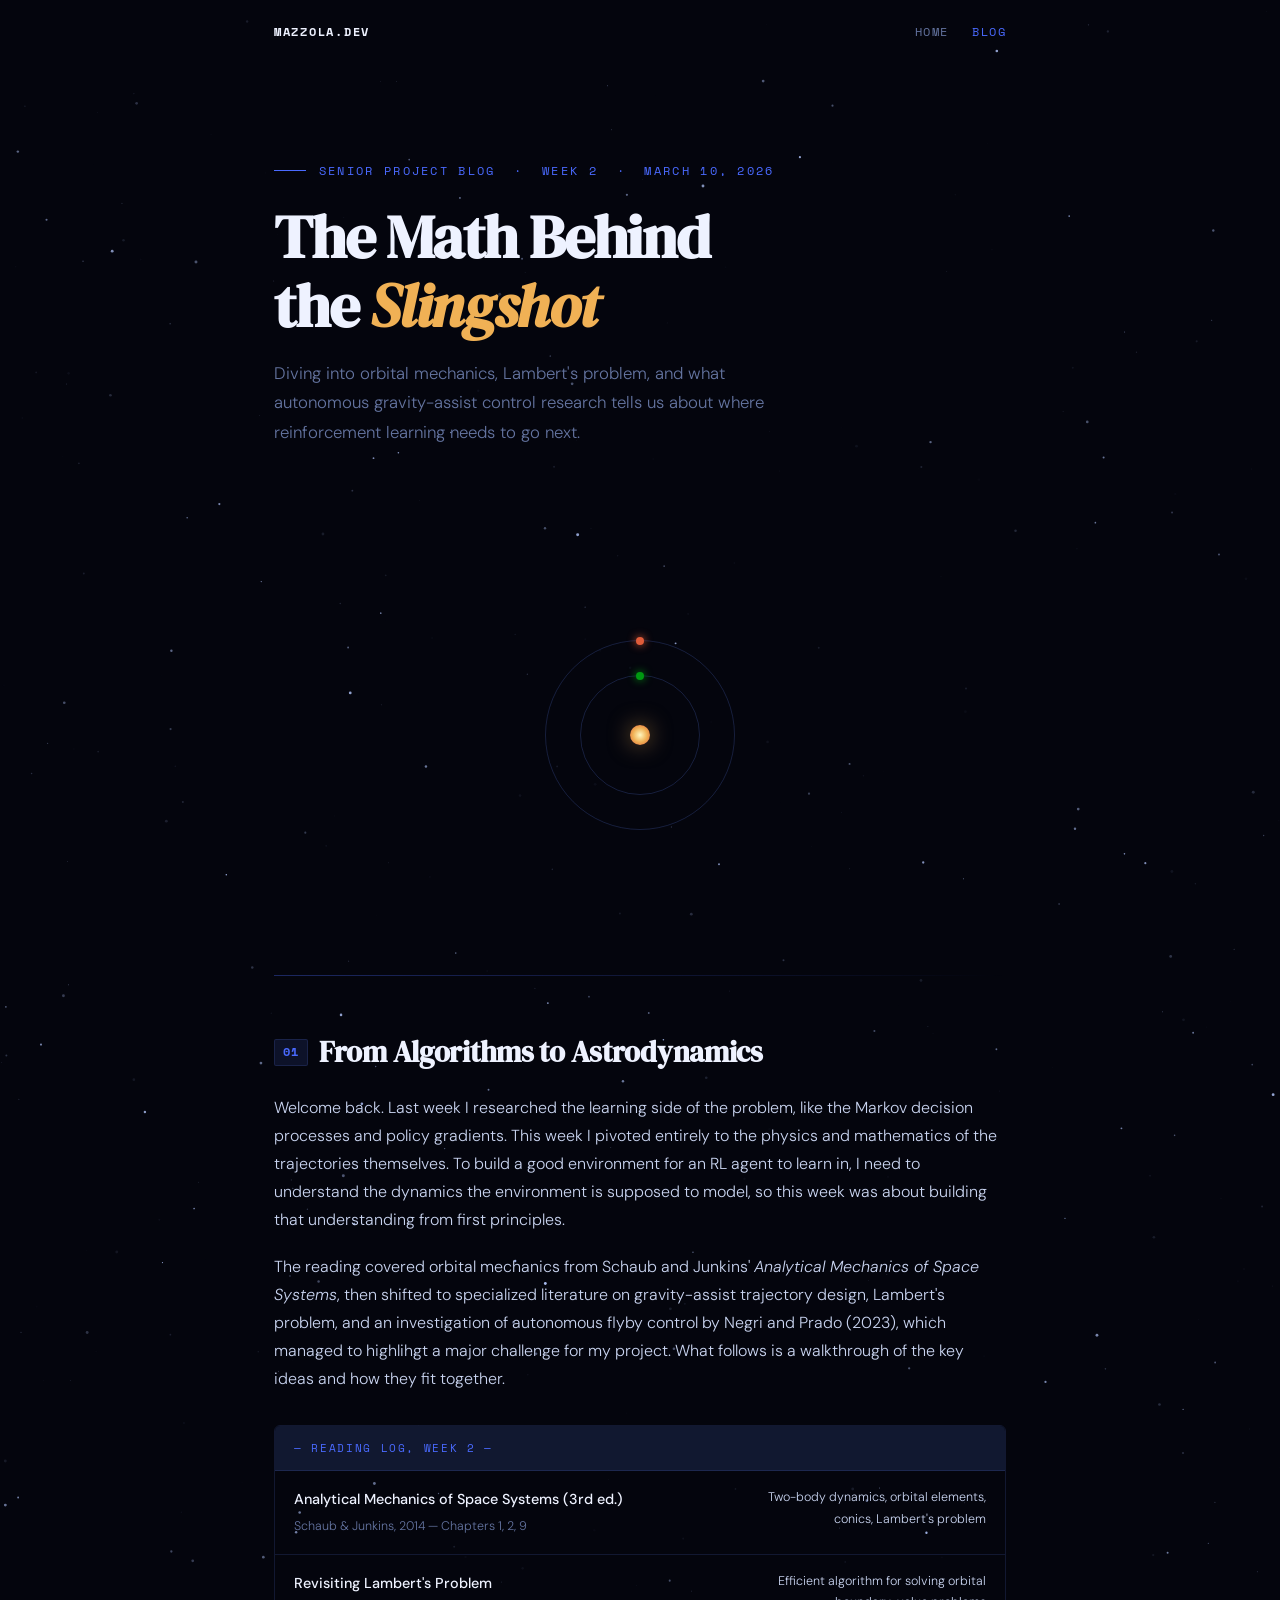
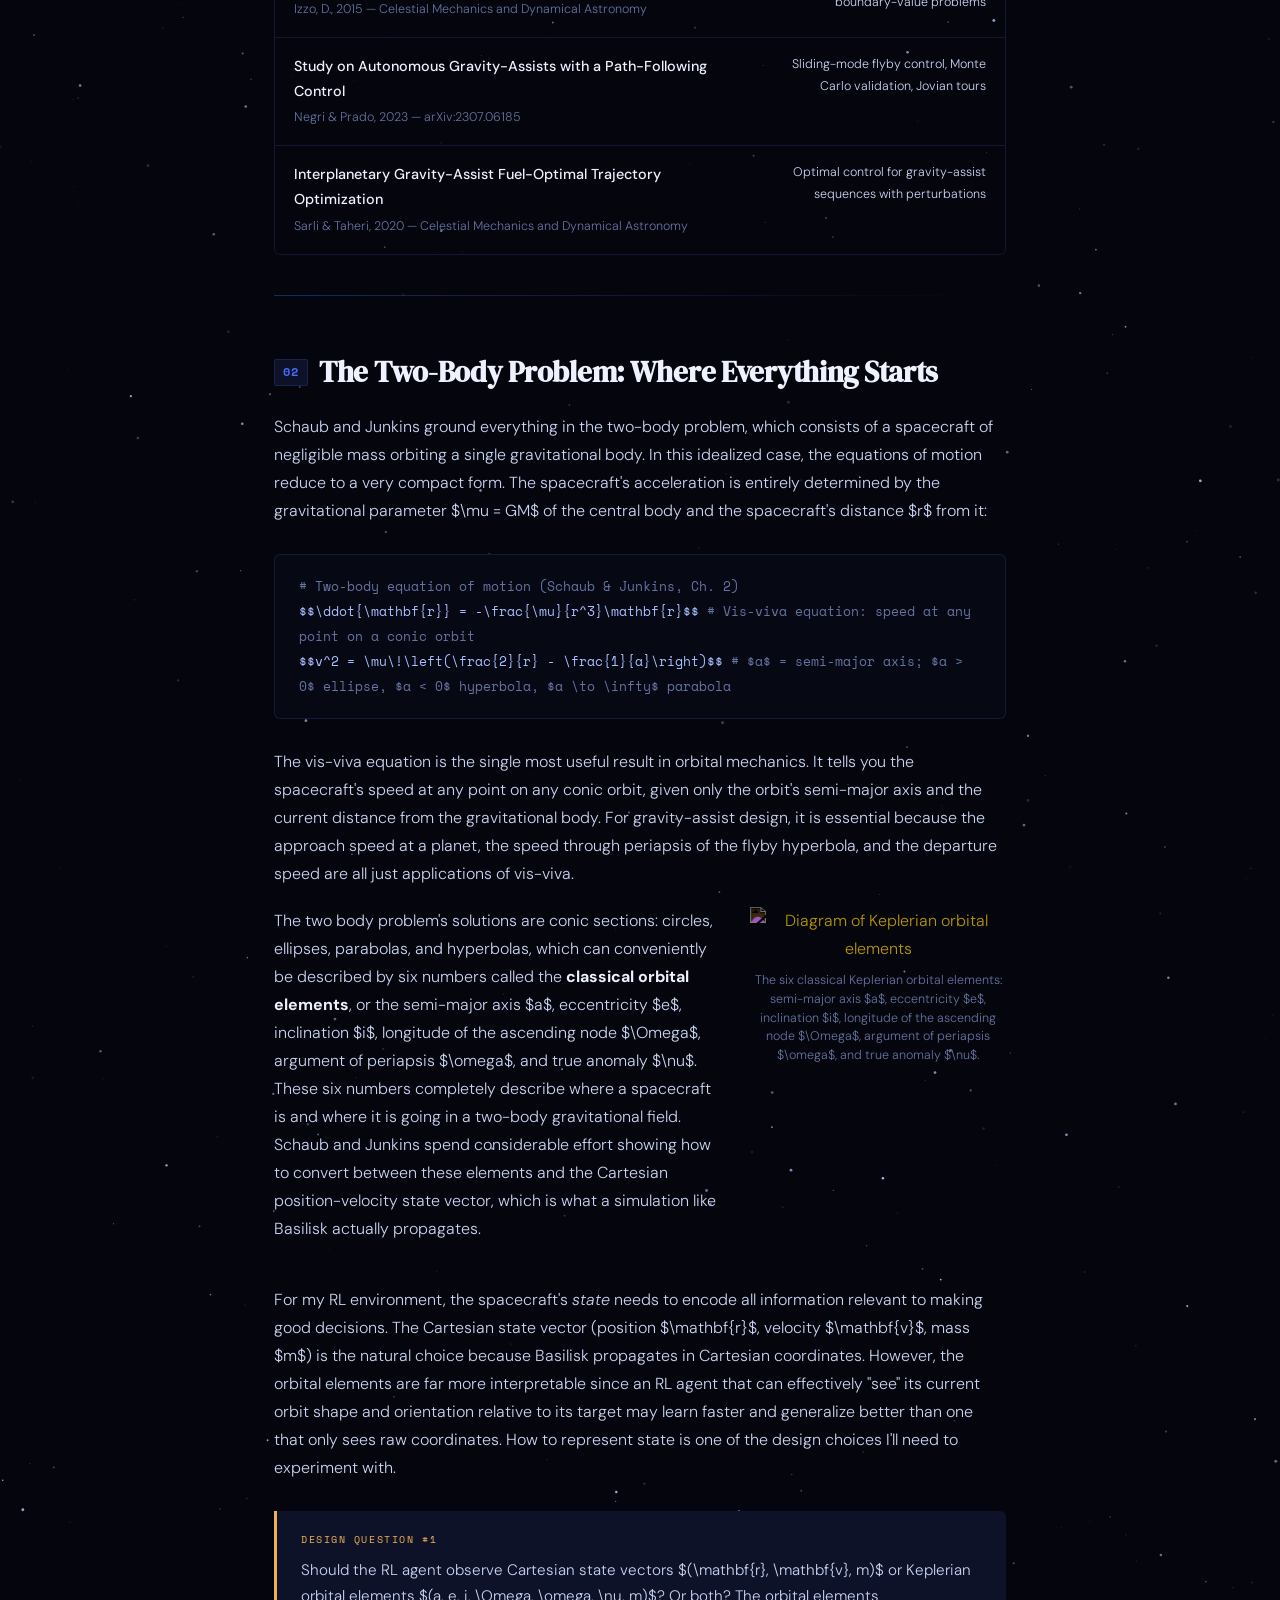
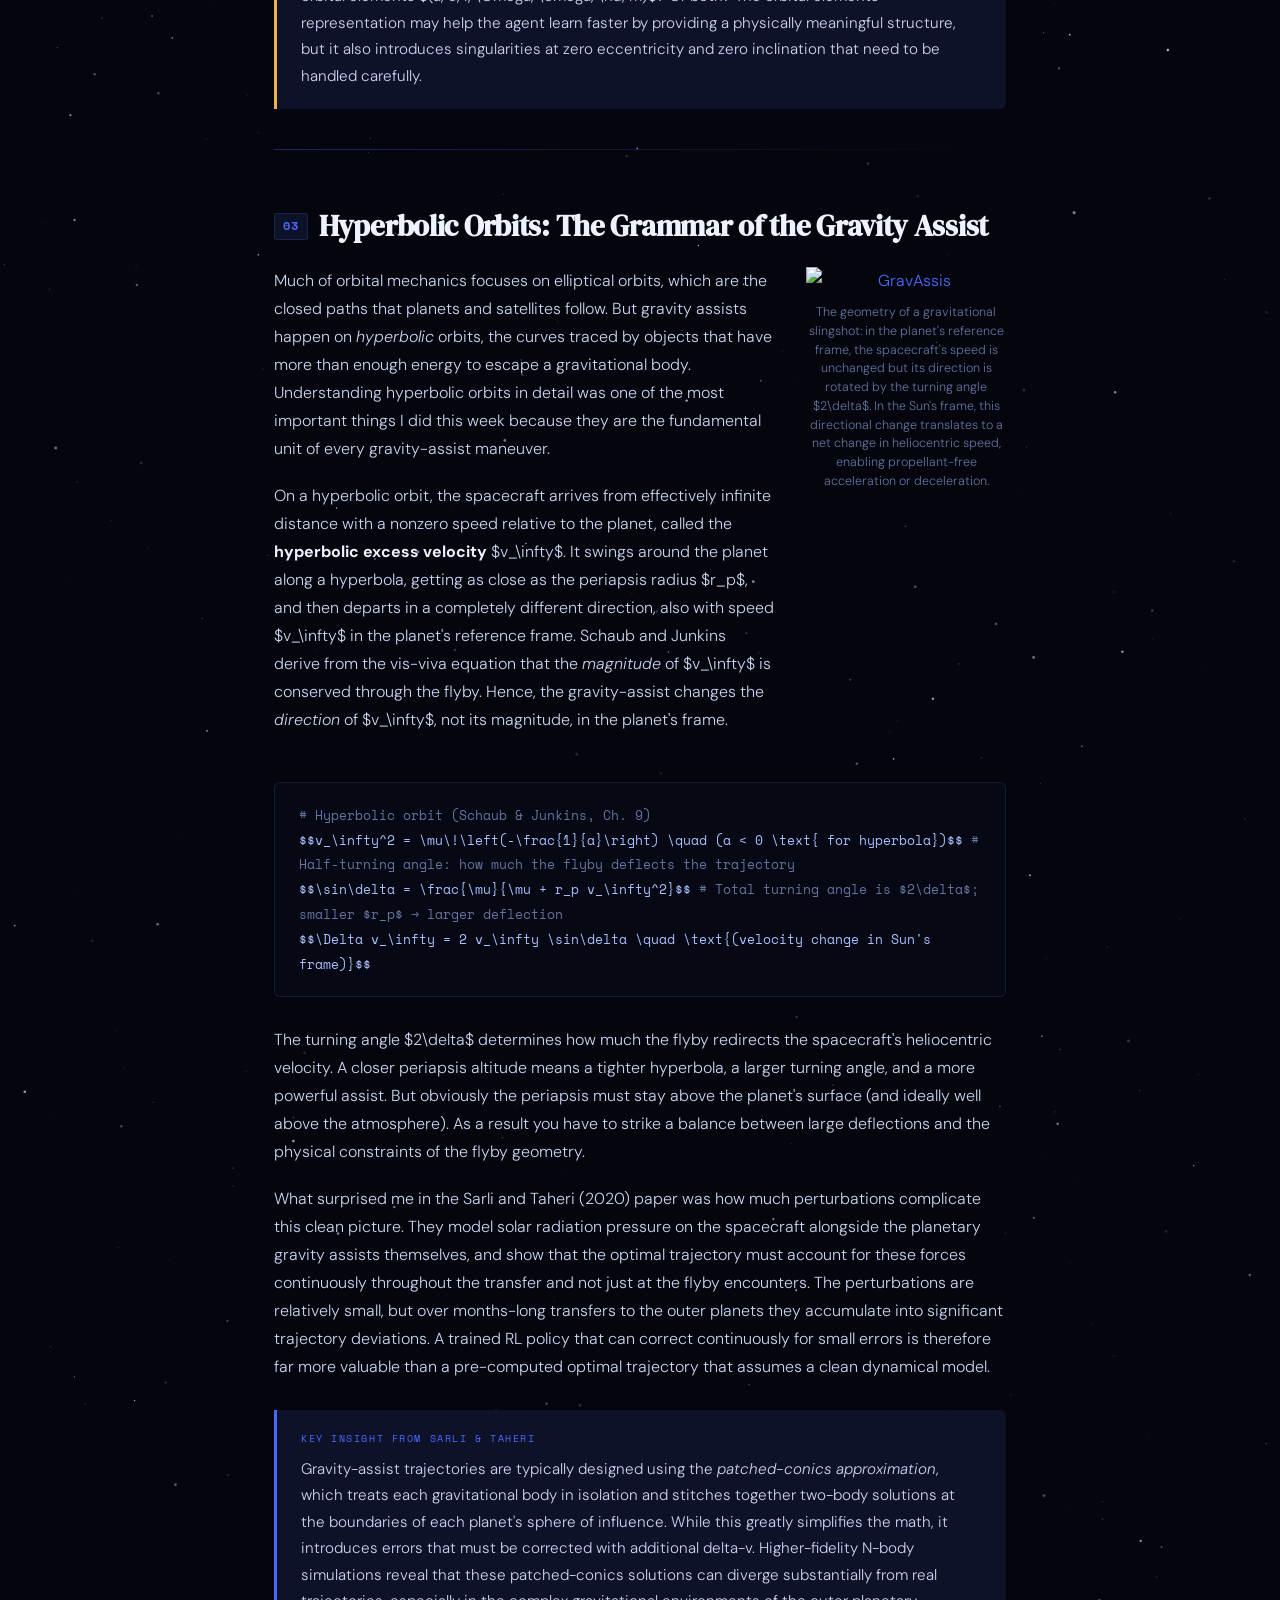
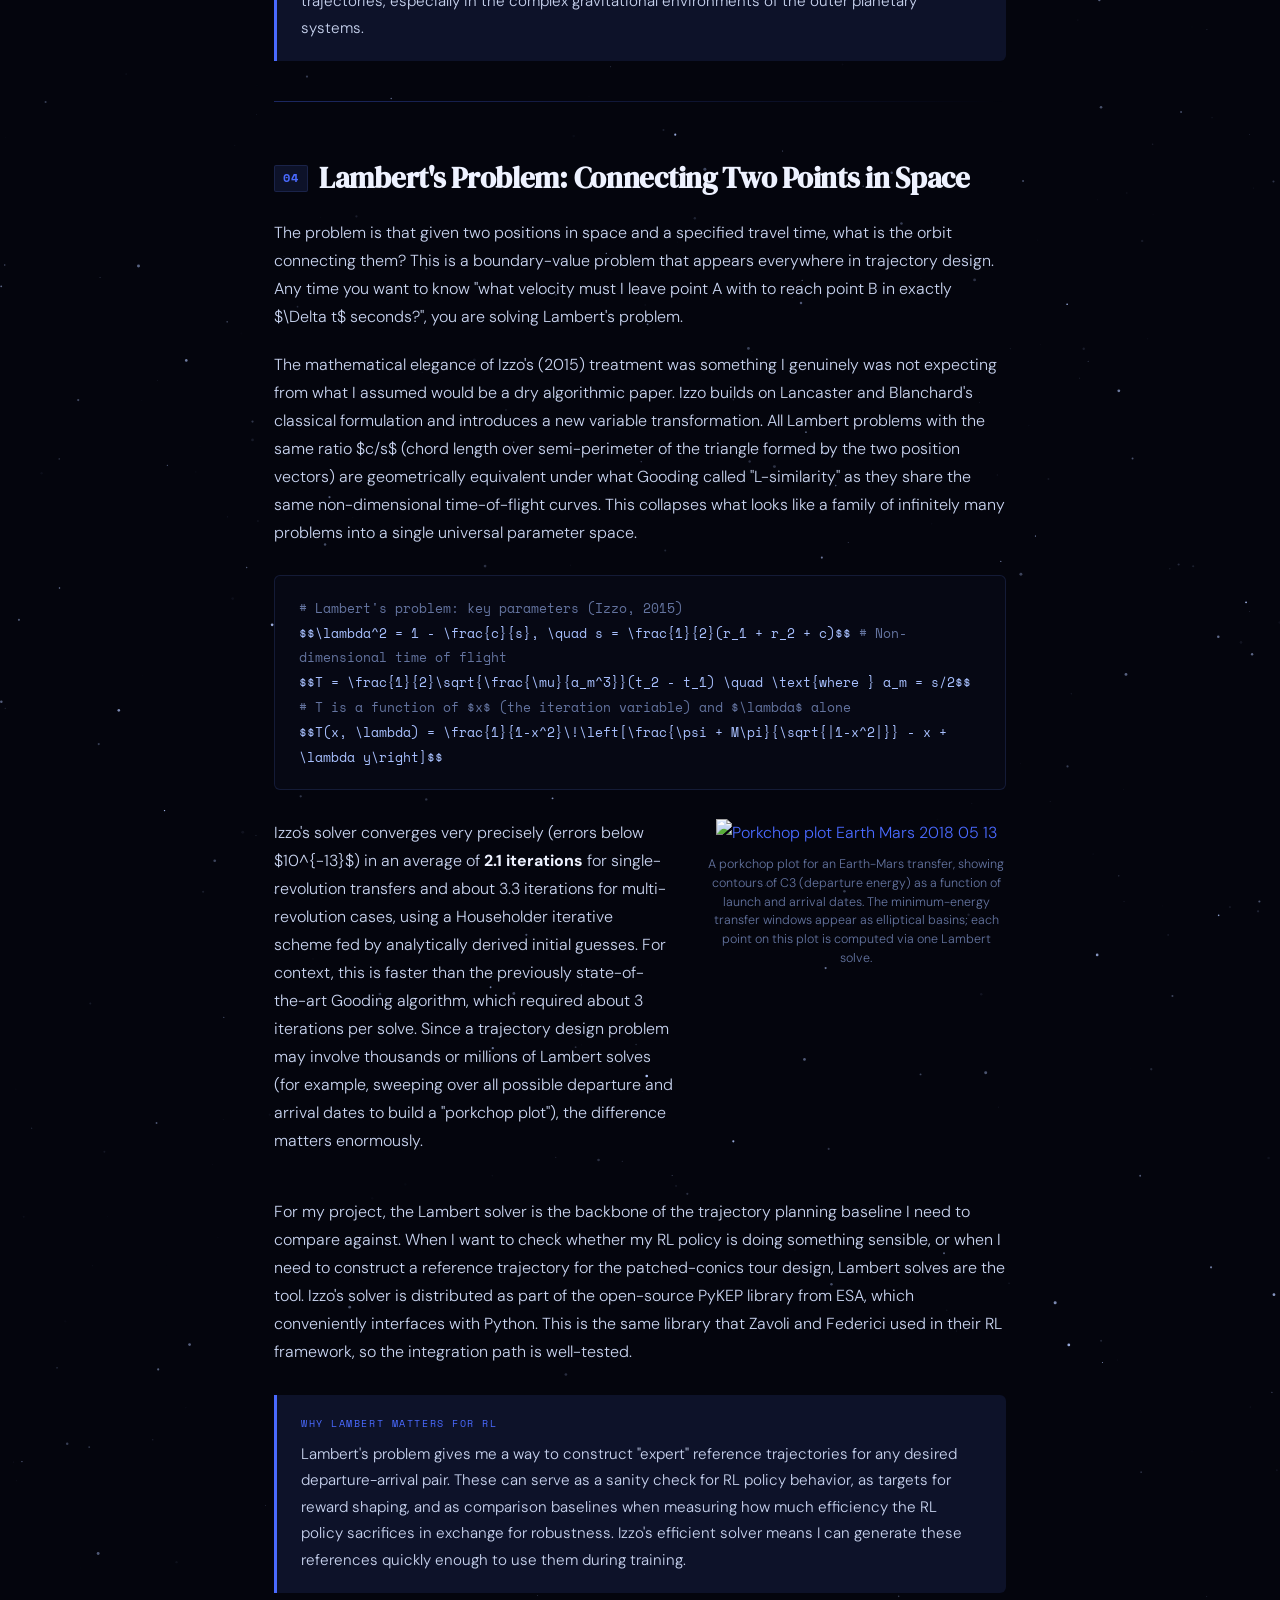
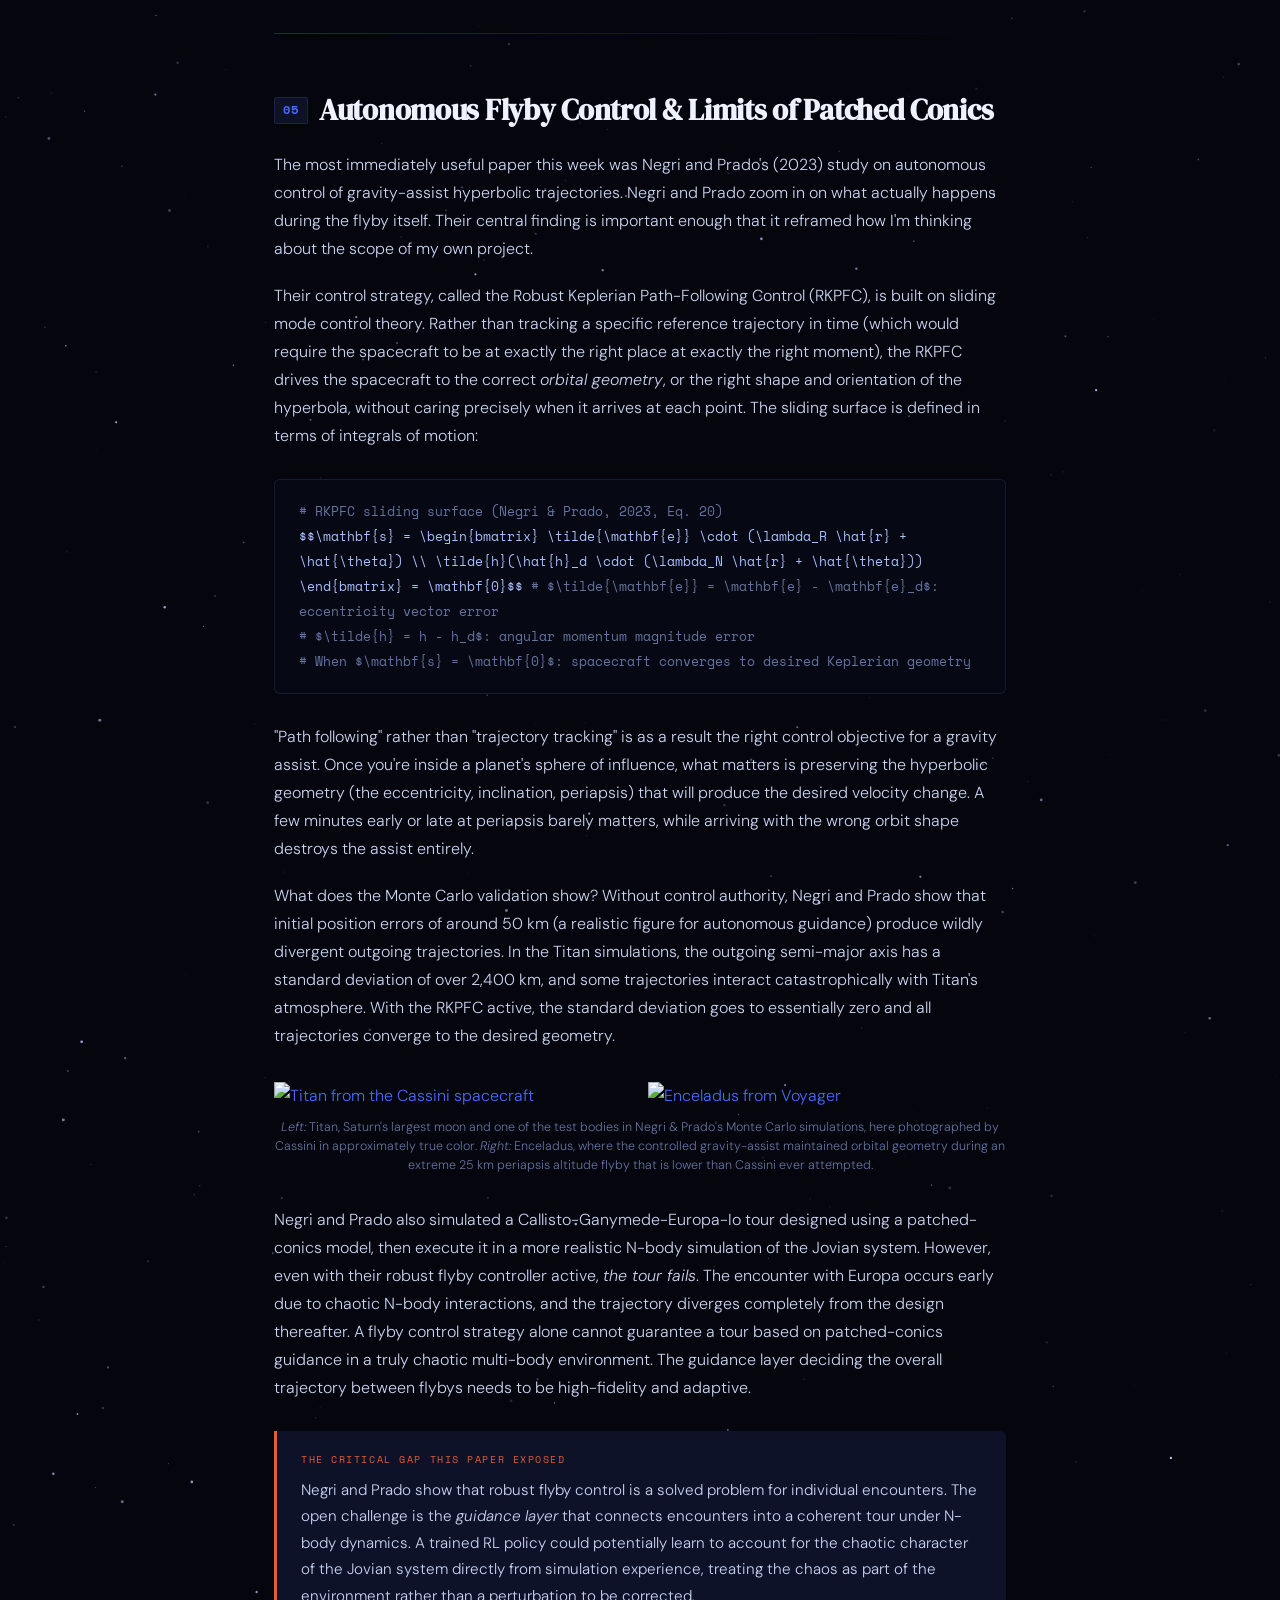
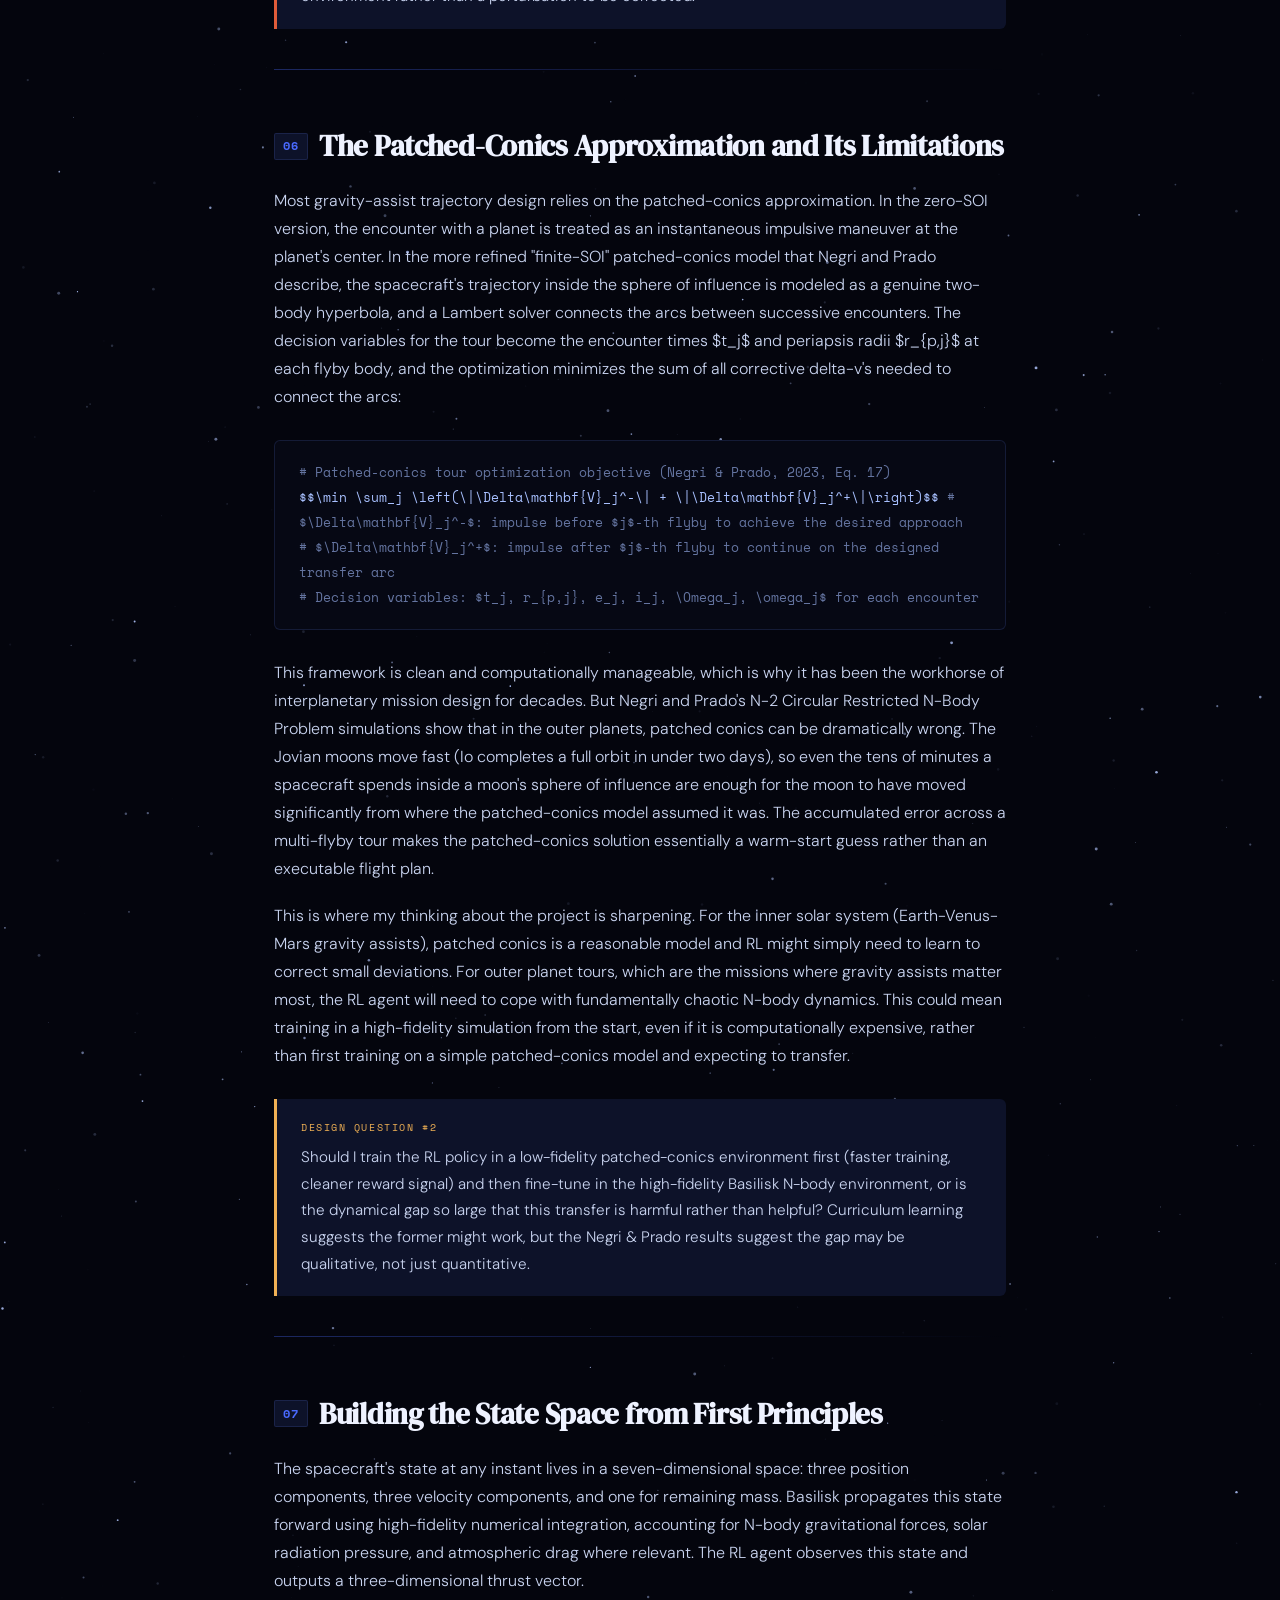
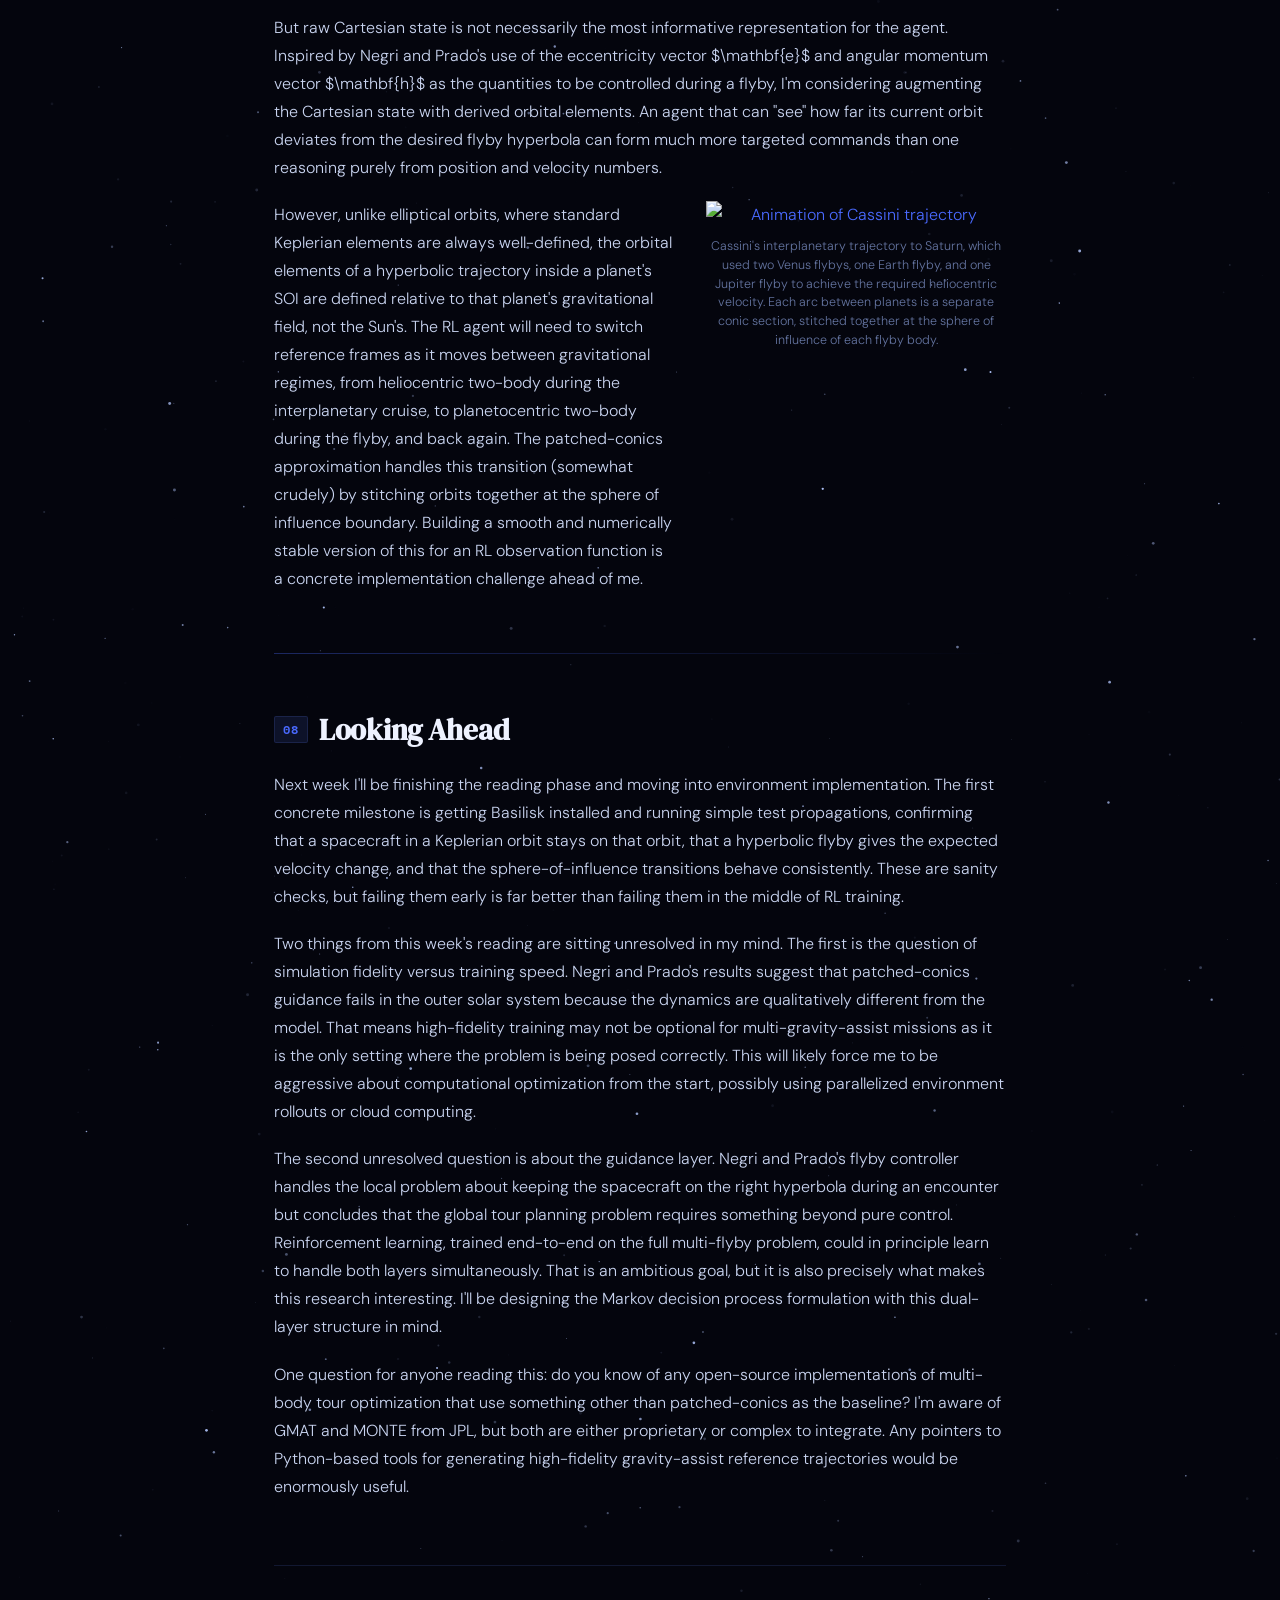
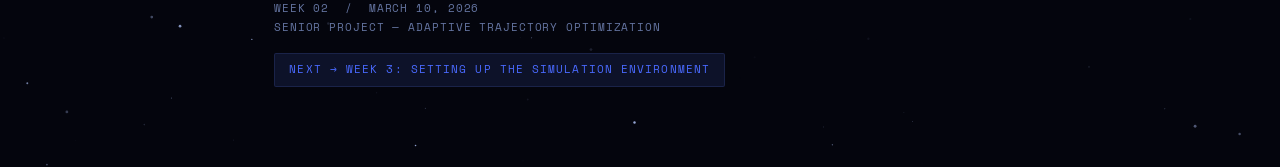
==== commit 7ebbb62c: "Blog 6" ====
--- a/blog_2.html
+++ b/blog_2.html
@@ -5,7 +5,7 @@
   <meta name="viewport" content="width=device-width, initial-scale=1.0" />
   <title>Week 2: The Math Behind the Slingshot — Senior Project Blog</title>
   <meta name="blog-title" content="The Math Behind the Slingshot">
-  <meta name="blog-date" content="March 10, 2025">
+  <meta name="blog-date" content="March 10, 2026">
   <meta name="blog-week" content="Week 2">
   <meta name="blog-description" content="Diving into orbital mechanics, Lambert's problem, and what autonomous gravity-assist control research tells us about where RL needs to go next.">
   <link rel="icon" href="/profile.jpg" type="image/jpeg" />
@@ -36,7 +36,7 @@
 
   <!-- HERO -->
   <header class="hero reveal">
-    <p class="hero-eyebrow">Senior Project Blog &nbsp;·&nbsp; Week 2 &nbsp;·&nbsp; March 10, 2025</p>
+    <p class="hero-eyebrow">Senior Project Blog &nbsp;·&nbsp; Week 2 &nbsp;·&nbsp; March 10, 2026</p>
     <h1 class="hero-title">The Math Behind<br>the <em>Slingshot</em></h1>
     <p class="hero-sub">
       Diving into orbital mechanics, Lambert's problem, and what autonomous gravity-assist control research tells us about where reinforcement learning needs to go next.
@@ -379,7 +379,7 @@
   <!-- FOOTER -->
   <footer class="post-footer reveal">
     <div class="byline">
-      WEEK 02 &nbsp;/&nbsp; MARCH 10, 2025<br>
+      WEEK 02 &nbsp;/&nbsp; MARCH 10, 2026<br>
       SENIOR PROJECT — ADAPTIVE TRAJECTORY OPTIMIZATION
     </div>
     <span class="next-badge">Next → Week 3: Setting Up the Simulation Environment</span>
@@ -456,6 +456,7 @@
   revealEls.forEach(el => io.observe(el));
 })();
 </script>
+<script src="orbit.js"></script>
 
 </body>
 </html>
--- a/style.css
+++ b/style.css
@@ -86,7 +86,7 @@
 
 /* ───────── HERO ───────── */
 .hero {
-  padding: 6rem 0 4rem;
+  padding: 6rem 0 1rem;
   text-align: left;
 }
 
@@ -326,11 +326,27 @@
 .orbit-container {
   position: relative;
   width: 100%;
-  height: 200px;
+  height: 400px; /* fallback; orbit.js overrides with the largest --size value */
   margin: 2.5rem 0;
   display: flex;
   align-items: center;
   justify-content: center;
+}
+
+.orbit-asteroid {
+  position: absolute;
+  border-radius: 50%;
+  border: none;
+  width:  var(--size, 120px);
+  height: var(--size, 120px);
+  animation: spin1 var(--speed, 30s) linear infinite var(--dir, normal);
+  animation-delay: var(--delay, 0s);
+}
+
+.orbit-asteroid .orbit-dot {
+  width: var(--dot-size, 3px);
+  height: var(--dot-size, 3px);
+  box-shadow: 0 0 3px var(--dot, #888);
 }
 .orbit-ring {
   position: absolute;
